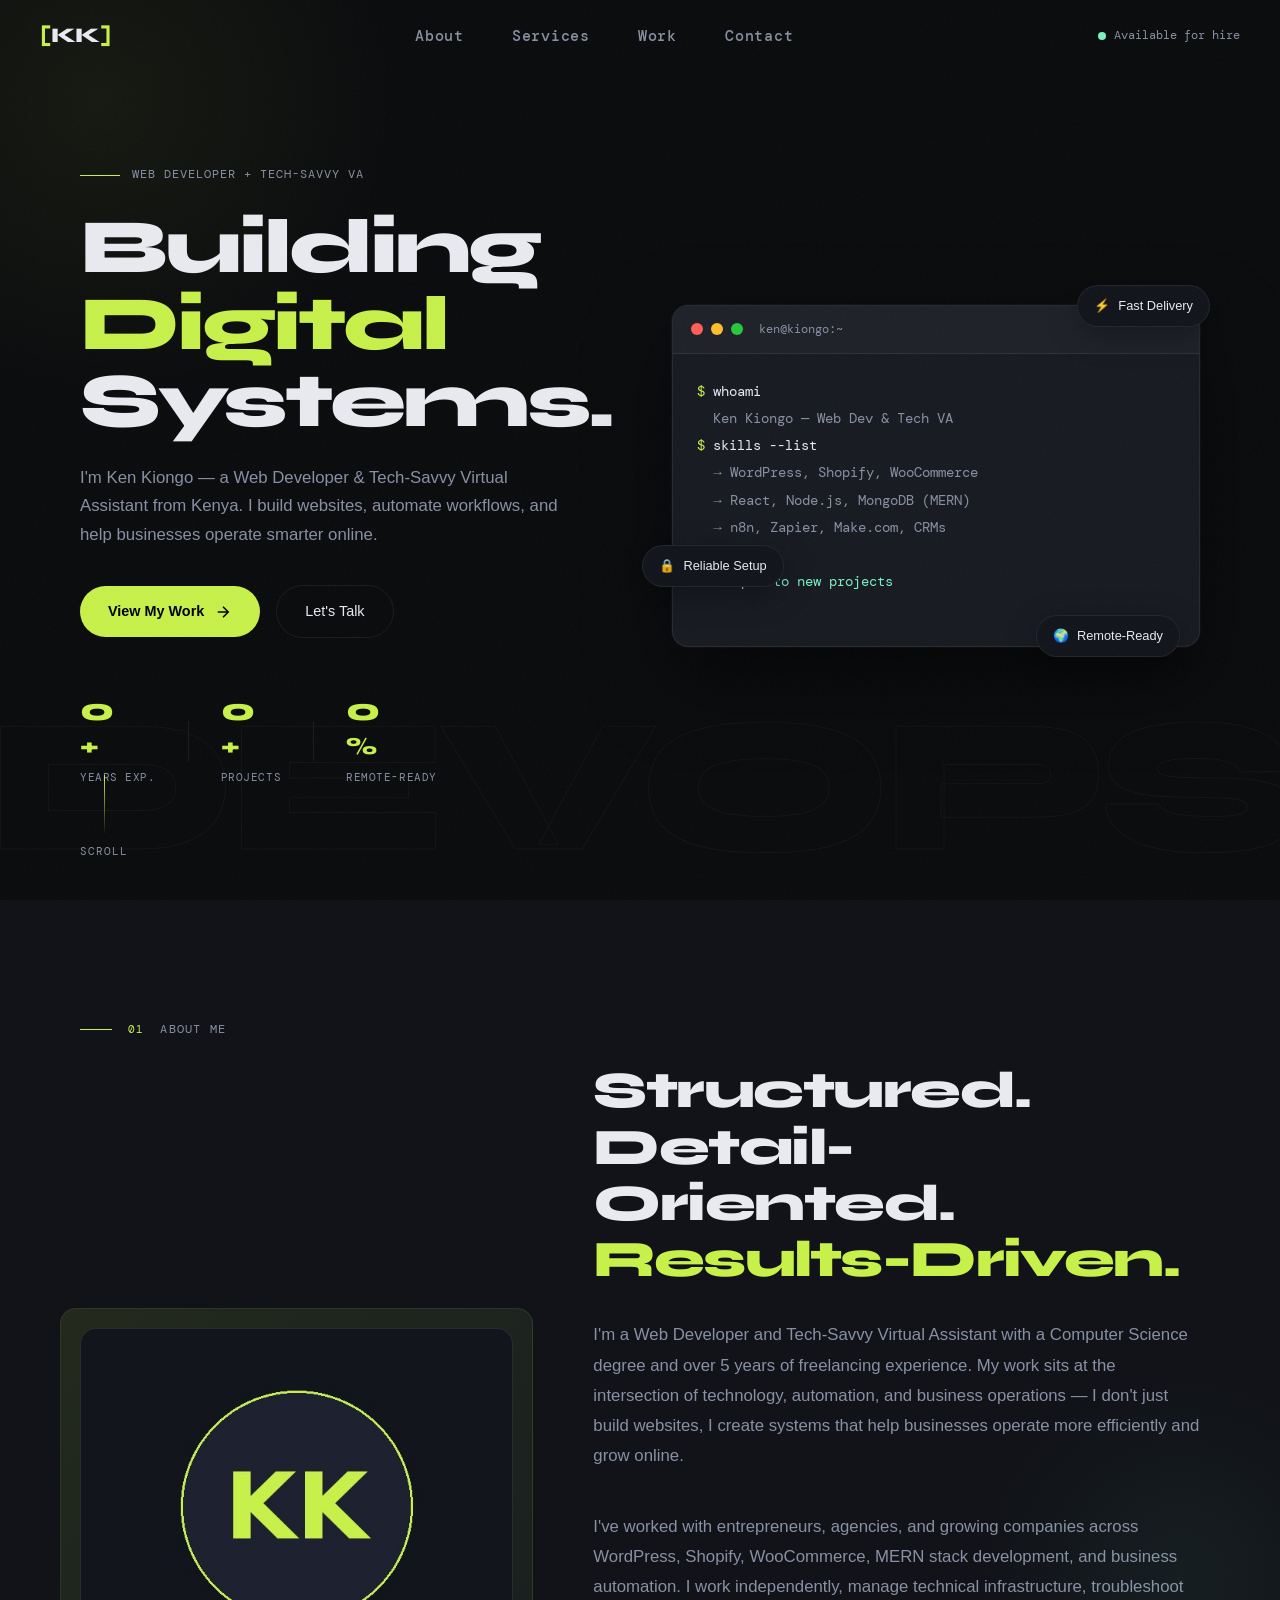
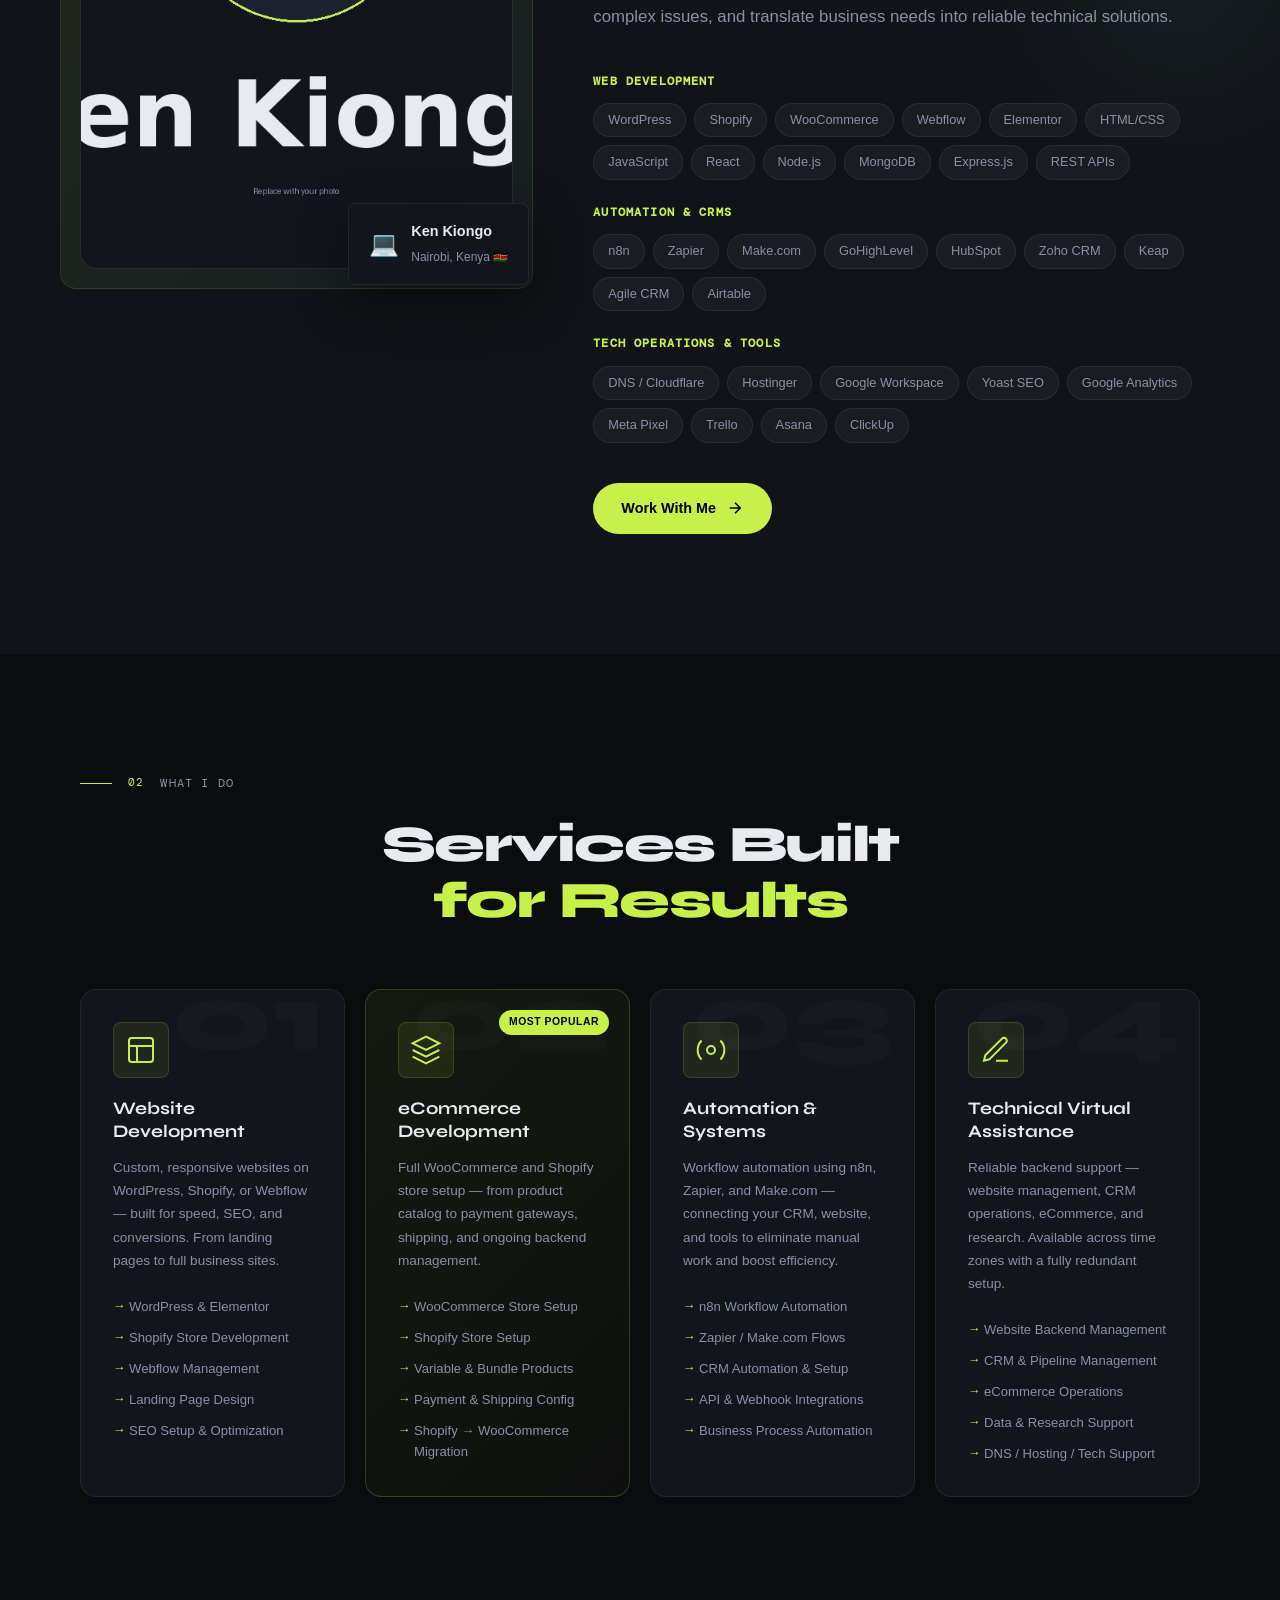
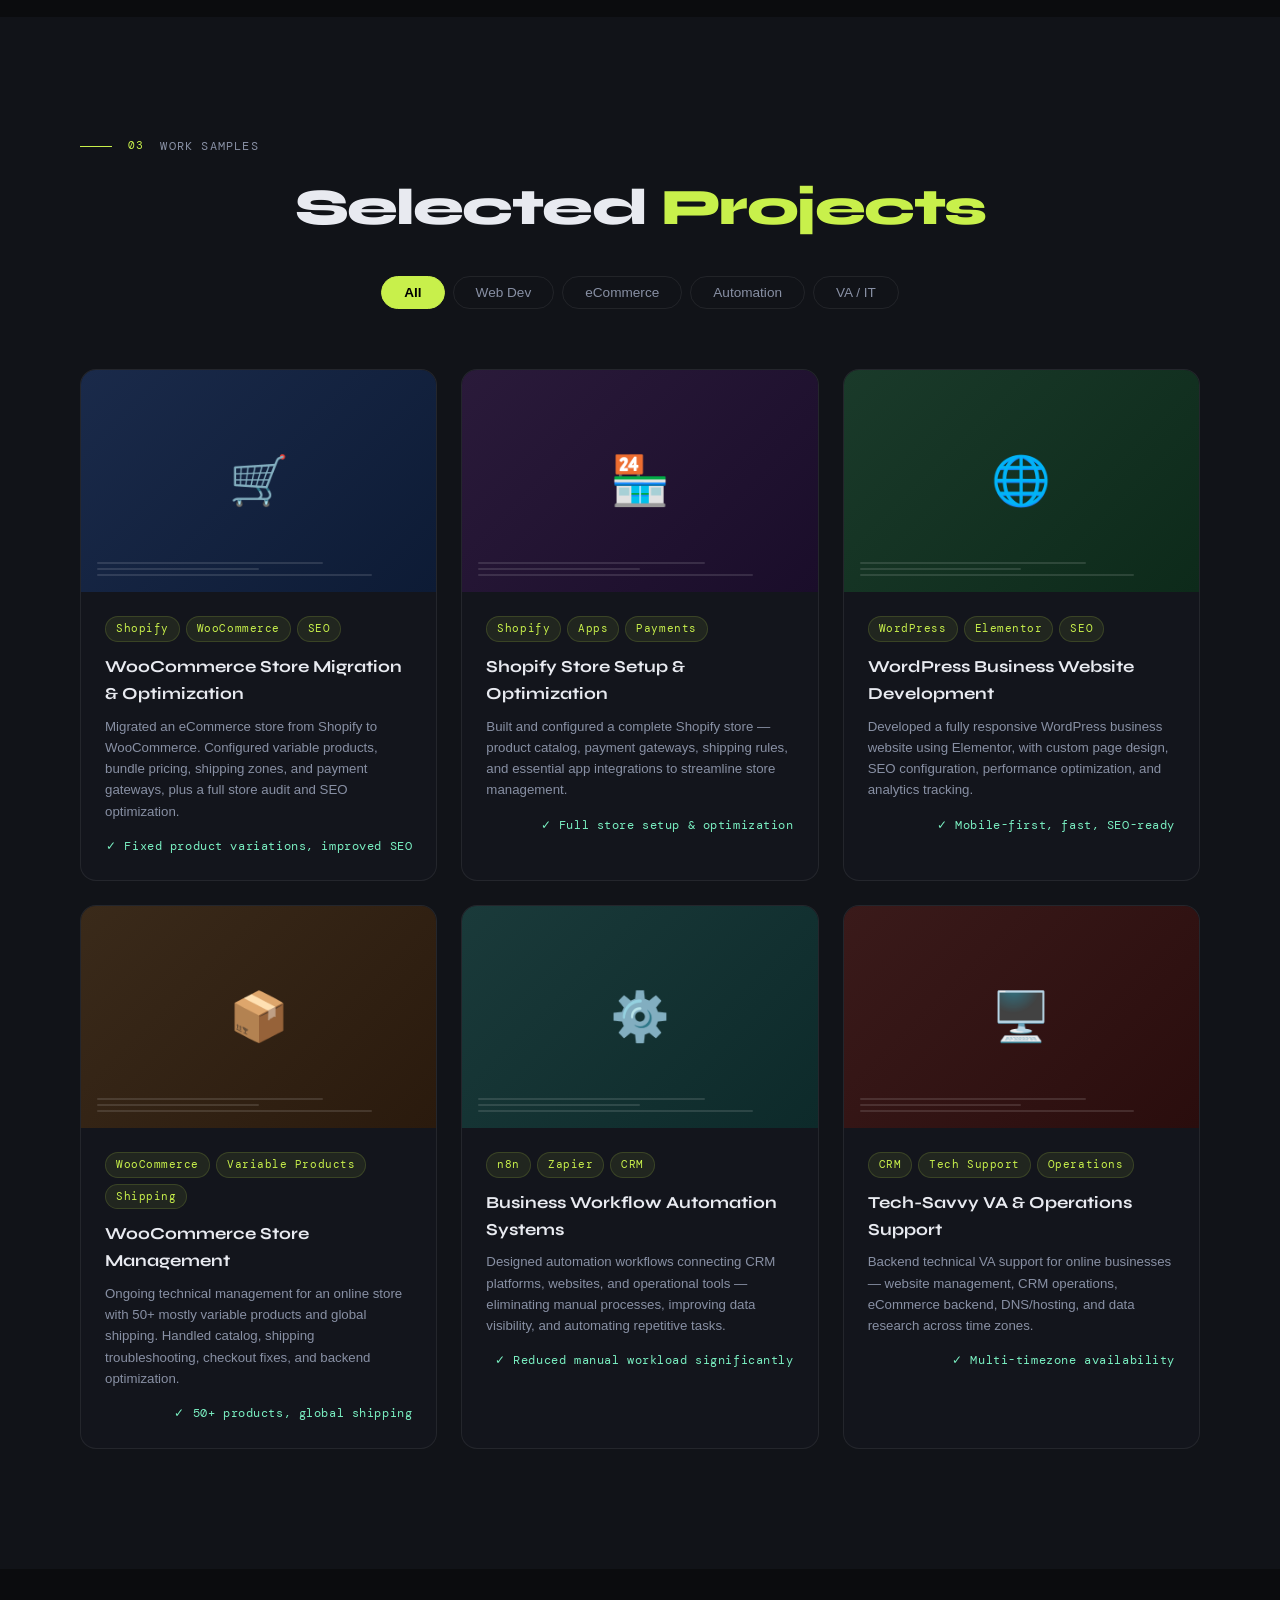
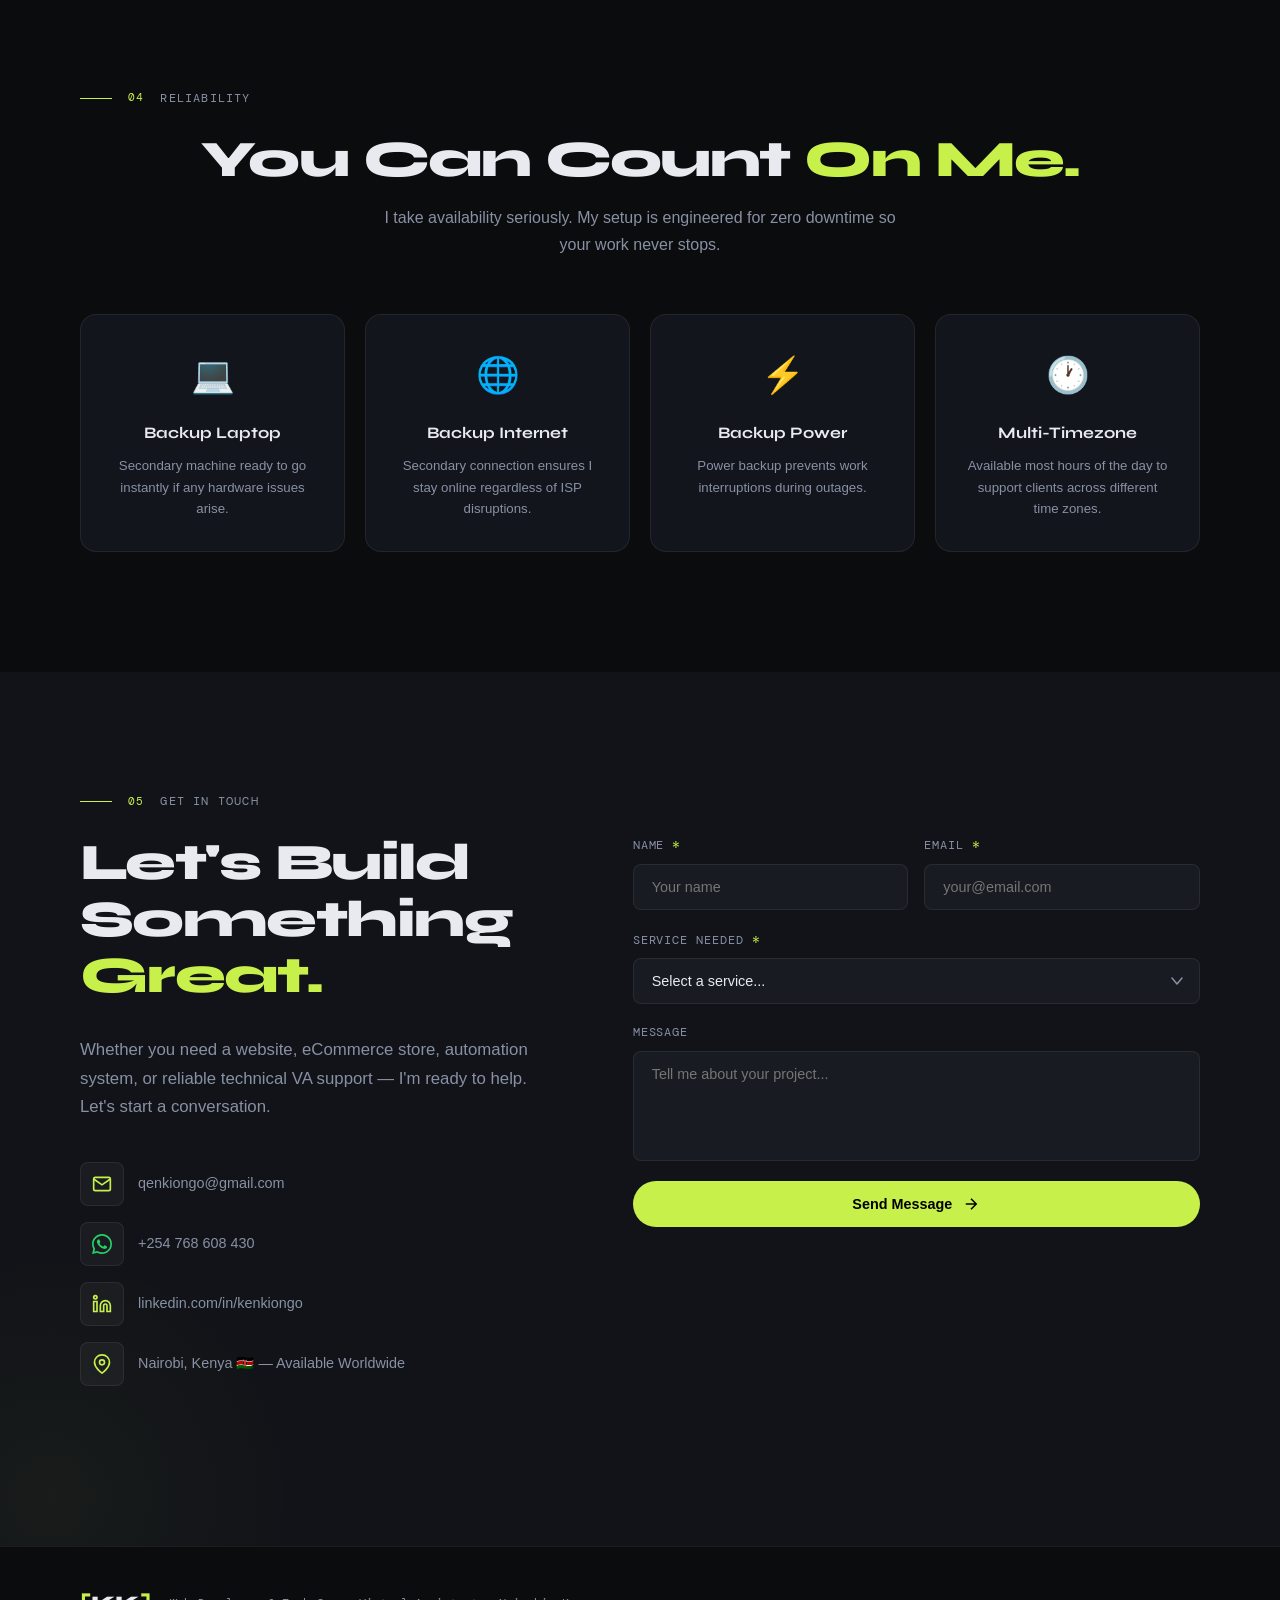
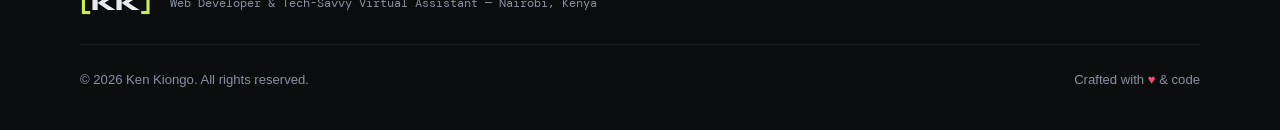
==== index.html @ 9a439a45 "Add files via upload" ====
<!DOCTYPE html>
<html lang="en">
<head>
  <meta charset="UTF-8" />
  <meta name="viewport" content="width=device-width, initial-scale=1.0"/>
  <title>Ken Kiongo — Web Developer & Tech-Savvy Virtual Assistant</title>
  <link rel="icon" type="image/svg+xml" href="favicon.svg"/>
  <link rel="stylesheet" href="css/style.css" />
  <link rel="preconnect" href="https://fonts.googleapis.com">
  <link href="https://fonts.googleapis.com/css2?family=Syne:wght@400;700;800&family=DM+Mono:ital,wght@0,300;0,400;1,300&family=Cabinet+Grotesk:wght@300;400;500;700;900&display=swap" rel="stylesheet">
</head>
<body>

  <!-- Noise overlay -->
  <div class="noise"></div>

  <!-- Navigation -->
  <nav class="nav" id="nav">
    <div class="nav-logo">
      <span class="logo-bracket">[</span>KK<span class="logo-bracket">]</span>
    </div>
    <ul class="nav-links">
      <li><a href="#about">About</a></li>
      <li><a href="#services">Services</a></li>
      <li><a href="#work">Work</a></li>
      <li><a href="#contact">Contact</a></li>
    </ul>
    <div class="nav-status">
      <span class="status-dot"></span>
      <span>Available for hire</span>
    </div>
    <button class="hamburger" id="hamburger" aria-label="Menu">
      <span></span><span></span>
    </button>
  </nav>

  <!-- Mobile Menu -->
  <div class="mobile-menu" id="mobileMenu">
    <ul>
      <li><a href="#about" class="mobile-link">About</a></li>
      <li><a href="#services" class="mobile-link">Services</a></li>
      <li><a href="#work" class="mobile-link">Work</a></li>
      <li><a href="#contact" class="mobile-link">Contact</a></li>
    </ul>
  </div>

  <!-- Hero Section -->
  <section class="hero" id="home">
    <div class="hero-bg-text" aria-hidden="true">DEVOPS</div>

    <div class="hero-content">
      <div class="hero-tag">
        <span class="tag-line"></span>
        <span>Web Developer + Tech-Savvy VA</span>
      </div>

      <h1 class="hero-title">
        <span class="line" data-delay="0">Building</span>
        <span class="line accent-line" data-delay="100">Digital</span>
        <span class="line" data-delay="200">Systems.</span>
      </h1>

      <p class="hero-sub">
        I'm Ken Kiongo — a Web Developer &amp; Tech-Savvy Virtual Assistant from Kenya. I build websites, automate workflows, and help businesses operate smarter online.
      </p>

      <div class="hero-cta">
        <a href="#work" class="btn-primary">
          <span>View My Work</span>
          <svg width="18" height="18" viewBox="0 0 24 24" fill="none" stroke="currentColor" stroke-width="2"><path d="M5 12h14M12 5l7 7-7 7"/></svg>
        </a>
        <a href="#contact" class="btn-ghost">Let's Talk</a>
      </div>

      <div class="hero-stats">
        <div class="stat">
          <span class="stat-num" data-count="5">0</span><span class="stat-plus">+</span>
          <span class="stat-label">Years Exp.</span>
        </div>
        <div class="stat-divider"></div>
        <div class="stat">
          <span class="stat-num" data-count="40">0</span><span class="stat-plus">+</span>
          <span class="stat-label">Projects</span>
        </div>
        <div class="stat-divider"></div>
        <div class="stat">
          <span class="stat-num" data-count="100">0</span><span class="stat-plus">%</span>
          <span class="stat-label">Remote-Ready</span>
        </div>
      </div>
    </div>

    <div class="hero-visual">
      <div class="terminal-card">
        <div class="terminal-header">
          <span class="dot red"></span>
          <span class="dot yellow"></span>
          <span class="dot green"></span>
          <span class="terminal-title">ken@kiongo:~</span>
        </div>
        <div class="terminal-body" id="terminalBody">
          <div class="terminal-line"><span class="prompt">$</span> <span class="cmd">whoami</span></div>
          <div class="terminal-output typing-1">Ken Kiongo — Web Dev &amp; Tech VA</div>
          <div class="terminal-line t2"><span class="prompt">$</span> <span class="cmd">skills --list</span></div>
          <div class="terminal-output typing-2">→ WordPress, Shopify, WooCommerce</div>
          <div class="terminal-output typing-3">→ React, Node.js, MongoDB (MERN)</div>
          <div class="terminal-output typing-4">→ n8n, Zapier, Make.com, CRMs</div>
          <div class="terminal-line t3"><span class="prompt">$</span> <span class="cmd">status</span></div>
          <div class="terminal-output typing-5 green-text">✓ Open to new projects</div>
          <div class="terminal-cursor">█</div>
        </div>
      </div>

      <div class="floating-badge badge-1">
        <span>⚡</span> Fast Delivery
      </div>
      <div class="floating-badge badge-2">
        <span>🔒</span> Reliable Setup
      </div>
      <div class="floating-badge badge-3">
        <span>🌍</span> Remote-Ready
      </div>
    </div>

    <div class="scroll-indicator">
      <div class="scroll-line"></div>
      <span>Scroll</span>
    </div>
  </section>

  <!-- About Section -->
  <section class="about" id="about">
    <div class="container">
      <div class="section-label">
        <span class="label-num">01</span>
        <span>About Me</span>
      </div>

      <div class="about-grid">
        <div class="about-left">
          <div class="about-img-wrap">
            <div class="about-img-bg"></div>
            <div class="about-img-box">
              <img src="images/profile-placeholder.jpg" alt="Ken Kiongo" class="profile-photo" />
            </div>
            <div class="about-img-tag">
              <span class="tag-icon">💻</span>
              <div>
                <strong>Ken Kiongo</strong>
                <small>Nairobi, Kenya 🇰🇪</small>
              </div>
            </div>
          </div>
        </div>

        <div class="about-right">
          <h2 class="section-title">Structured.<br>Detail-Oriented.<br><em>Results-Driven.</em></h2>

          <p class="about-text">
            I'm a Web Developer and Tech-Savvy Virtual Assistant with a Computer Science degree and over 5 years of freelancing experience. My work sits at the intersection of technology, automation, and business operations — I don't just build websites, I create systems that help businesses operate more efficiently and grow online.
          </p>
          <p class="about-text">
            I've worked with entrepreneurs, agencies, and growing companies across WordPress, Shopify, WooCommerce, MERN stack development, and business automation. I work independently, manage technical infrastructure, troubleshoot complex issues, and translate business needs into reliable technical solutions.
          </p>

          <div class="skills-grid">
            <div class="skill-category">
              <h4>Web Development</h4>
              <div class="skill-tags">
                <span>WordPress</span><span>Shopify</span><span>WooCommerce</span>
                <span>Webflow</span><span>Elementor</span><span>HTML/CSS</span>
                <span>JavaScript</span><span>React</span><span>Node.js</span>
                <span>MongoDB</span><span>Express.js</span><span>REST APIs</span>
              </div>
            </div>
            <div class="skill-category">
              <h4>Automation & CRMs</h4>
              <div class="skill-tags">
                <span>n8n</span><span>Zapier</span><span>Make.com</span>
                <span>GoHighLevel</span><span>HubSpot</span><span>Zoho CRM</span>
                <span>Keap</span><span>Agile CRM</span><span>Airtable</span>
              </div>
            </div>
            <div class="skill-category">
              <h4>Tech Operations & Tools</h4>
              <div class="skill-tags">
                <span>DNS / Cloudflare</span><span>Hostinger</span>
                <span>Google Workspace</span><span>Yoast SEO</span>
                <span>Google Analytics</span><span>Meta Pixel</span>
                <span>Trello</span><span>Asana</span><span>ClickUp</span>
              </div>
            </div>
          </div>

          <a href="#contact" class="btn-primary">
            <span>Work With Me</span>
            <svg width="18" height="18" viewBox="0 0 24 24" fill="none" stroke="currentColor" stroke-width="2"><path d="M5 12h14M12 5l7 7-7 7"/></svg>
          </a>
        </div>
      </div>
    </div>
  </section>

  <!-- Services Section -->
  <section class="services" id="services">
    <div class="container">
      <div class="section-label">
        <span class="label-num">02</span>
        <span>What I Do</span>
      </div>
      <h2 class="section-title centered">Services Built <br><em>for Results</em></h2>

      <div class="services-grid">

        <div class="service-card" data-index="01">
          <div class="service-icon">
            <svg width="32" height="32" viewBox="0 0 24 24" fill="none" stroke="currentColor" stroke-width="1.5"><rect x="3" y="3" width="18" height="18" rx="2"/><path d="M3 9h18M9 21V9"/></svg>
          </div>
          <h3>Website Development</h3>
          <p>Custom, responsive websites on WordPress, Shopify, or Webflow — built for speed, SEO, and conversions. From landing pages to full business sites.</p>
          <ul class="service-list">
            <li>WordPress & Elementor</li>
            <li>Shopify Store Development</li>
            <li>Webflow Management</li>
            <li>Landing Page Design</li>
            <li>SEO Setup & Optimization</li>
          </ul>
        </div>

        <div class="service-card featured" data-index="02">
          <div class="service-badge">Most Popular</div>
          <div class="service-icon">
            <svg width="32" height="32" viewBox="0 0 24 24" fill="none" stroke="currentColor" stroke-width="1.5"><path d="M12 2L2 7l10 5 10-5-10-5zM2 17l10 5 10-5M2 12l10 5 10-5"/></svg>
          </div>
          <h3>eCommerce Development</h3>
          <p>Full WooCommerce and Shopify store setup — from product catalog to payment gateways, shipping, and ongoing backend management.</p>
          <ul class="service-list">
            <li>WooCommerce Store Setup</li>
            <li>Shopify Store Setup</li>
            <li>Variable & Bundle Products</li>
            <li>Payment & Shipping Config</li>
            <li>Shopify → WooCommerce Migration</li>
          </ul>
        </div>

        <div class="service-card" data-index="03">
          <div class="service-icon">
            <svg width="32" height="32" viewBox="0 0 24 24" fill="none" stroke="currentColor" stroke-width="1.5"><circle cx="12" cy="12" r="3"/><path d="M19.07 4.93a10 10 0 010 14.14M4.93 4.93a10 10 0 000 14.14"/></svg>
          </div>
          <h3>Automation & Systems</h3>
          <p>Workflow automation using n8n, Zapier, and Make.com — connecting your CRM, website, and tools to eliminate manual work and boost efficiency.</p>
          <ul class="service-list">
            <li>n8n Workflow Automation</li>
            <li>Zapier / Make.com Flows</li>
            <li>CRM Automation & Setup</li>
            <li>API & Webhook Integrations</li>
            <li>Business Process Automation</li>
          </ul>
        </div>

        <div class="service-card" data-index="04">
          <div class="service-icon">
            <svg width="32" height="32" viewBox="0 0 24 24" fill="none" stroke="currentColor" stroke-width="1.5"><path d="M12 20h9M16.5 3.5a2.121 2.121 0 013 3L7 19l-4 1 1-4L16.5 3.5z"/></svg>
          </div>
          <h3>Technical Virtual Assistance</h3>
          <p>Reliable backend support — website management, CRM operations, eCommerce, and research. Available across time zones with a fully redundant setup.</p>
          <ul class="service-list">
            <li>Website Backend Management</li>
            <li>CRM & Pipeline Management</li>
            <li>eCommerce Operations</li>
            <li>Data & Research Support</li>
            <li>DNS / Hosting / Tech Support</li>
          </ul>
        </div>

      </div>
    </div>
  </section>

  <!-- Work / Portfolio Section -->
  <section class="work" id="work">
    <div class="container">
      <div class="section-label">
        <span class="label-num">03</span>
        <span>Work Samples</span>
      </div>
      <h2 class="section-title centered">Selected <em>Projects</em></h2>

      <div class="filter-tabs">
        <button class="filter-btn active" data-filter="all">All</button>
        <button class="filter-btn" data-filter="web">Web Dev</button>
        <button class="filter-btn" data-filter="ecom">eCommerce</button>
        <button class="filter-btn" data-filter="auto">Automation</button>
        <button class="filter-btn" data-filter="va">VA / IT</button>
      </div>

      <div class="work-grid" id="workGrid">

        <div class="work-card" data-category="ecom">
          <div class="work-img">
            <div class="work-img-placeholder p1">
              <span>🛒</span>
              <div class="work-img-lines"><div></div><div></div><div></div></div>
            </div>
            <div class="work-overlay">
              <a href="projects/woocommerce-migration.html" class="work-link">View Case Study →</a>
            </div>
          </div>
          <div class="work-info">
            <div class="work-tags">
              <span>Shopify</span><span>WooCommerce</span><span>SEO</span>
            </div>
            <h3><a href="projects/woocommerce-migration.html" class="card-title-link">WooCommerce Store Migration & Optimization</a></h3>
            <p>Migrated an eCommerce store from Shopify to WooCommerce. Configured variable products, bundle pricing, shipping zones, and payment gateways, plus a full store audit and SEO optimization.</p>
            <div class="work-meta">
              <span class="work-result">✓ Fixed product variations, improved SEO</span>
            </div>
          </div>
        </div>

        <div class="work-card featured-work" data-category="ecom">
          <div class="work-img">
            <div class="work-img-placeholder p2">
              <span>🏪</span>
              <div class="work-img-lines"><div></div><div></div><div></div></div>
            </div>
            <div class="work-overlay">
              <a href="projects/shopify-setup.html" class="work-link">View Case Study →</a>
            </div>
          </div>
          <div class="work-info">
            <div class="work-tags">
              <span>Shopify</span><span>Apps</span><span>Payments</span>
            </div>
            <h3><a href="projects/shopify-setup.html" class="card-title-link">Shopify Store Setup & Optimization</a></h3>
            <p>Built and configured a complete Shopify store — product catalog, payment gateways, shipping rules, and essential app integrations to streamline store management.</p>
            <div class="work-meta">
              <span class="work-result">✓ Full store setup & optimization</span>
            </div>
          </div>
        </div>

        <div class="work-card" data-category="web">
          <div class="work-img">
            <div class="work-img-placeholder p3">
              <span>🌐</span>
              <div class="work-img-lines"><div></div><div></div><div></div></div>
            </div>
            <div class="work-overlay">
              <a href="projects/wordpress-website.html" class="work-link">View Case Study →</a>
            </div>
          </div>
          <div class="work-info">
            <div class="work-tags">
              <span>WordPress</span><span>Elementor</span><span>SEO</span>
            </div>
            <h3><a href="projects/wordpress-website.html" class="card-title-link">WordPress Business Website Development</a></h3>
            <p>Developed a fully responsive WordPress business website using Elementor, with custom page design, SEO configuration, performance optimization, and analytics tracking.</p>
            <div class="work-meta">
              <span class="work-result">✓ Mobile-first, fast, SEO-ready</span>
            </div>
          </div>
        </div>

        <div class="work-card" data-category="ecom">
          <div class="work-img">
            <div class="work-img-placeholder p4">
              <span>📦</span>
              <div class="work-img-lines"><div></div><div></div><div></div></div>
            </div>
            <div class="work-overlay">
              <a href="projects/woocommerce-management.html" class="work-link">View Case Study →</a>
            </div>
          </div>
          <div class="work-info">
            <div class="work-tags">
              <span>WooCommerce</span><span>Variable Products</span><span>Shipping</span>
            </div>
            <h3><a href="projects/woocommerce-management.html" class="card-title-link">WooCommerce Store Management</a></h3>
            <p>Ongoing technical management for an online store with 50+ mostly variable products and global shipping. Handled catalog, shipping troubleshooting, checkout fixes, and backend optimization.</p>
            <div class="work-meta">
              <span class="work-result">✓ 50+ products, global shipping</span>
            </div>
          </div>
        </div>

        <div class="work-card" data-category="auto">
          <div class="work-img">
            <div class="work-img-placeholder p5">
              <span>⚙️</span>
              <div class="work-img-lines"><div></div><div></div><div></div></div>
            </div>
            <div class="work-overlay">
              <a href="projects/workflow-automation.html" class="work-link">View Case Study →</a>
            </div>
          </div>
          <div class="work-info">
            <div class="work-tags">
              <span>n8n</span><span>Zapier</span><span>CRM</span>
            </div>
            <h3><a href="projects/workflow-automation.html" class="card-title-link">Business Workflow Automation Systems</a></h3>
            <p>Designed automation workflows connecting CRM platforms, websites, and operational tools — eliminating manual processes, improving data visibility, and automating repetitive tasks.</p>
            <div class="work-meta">
              <span class="work-result">✓ Reduced manual workload significantly</span>
            </div>
          </div>
        </div>

        <div class="work-card" data-category="va">
          <div class="work-img">
            <div class="work-img-placeholder p6">
              <span>🖥️</span>
              <div class="work-img-lines"><div></div><div></div><div></div></div>
            </div>
            <div class="work-overlay">
              <a href="projects/va-operations.html" class="work-link">View Case Study →</a>
            </div>
          </div>
          <div class="work-info">
            <div class="work-tags">
              <span>CRM</span><span>Tech Support</span><span>Operations</span>
            </div>
            <h3><a href="projects/va-operations.html" class="card-title-link">Tech-Savvy VA & Operations Support</a></h3>
            <p>Backend technical VA support for online businesses — website management, CRM operations, eCommerce backend, DNS/hosting, and data research across time zones.</p>
            <div class="work-meta">
              <span class="work-result">✓ Multi-timezone availability</span>
            </div>
          </div>
        </div>

      </div>
    </div>
  </section>

  <!-- Reliability Section -->
  <section class="reliability">
    <div class="container">
      <div class="section-label">
        <span class="label-num">04</span>
        <span>Reliability</span>
      </div>
      <h2 class="section-title centered">You Can Count <em>On Me.</em></h2>
      <p class="reliability-sub">I take availability seriously. My setup is engineered for zero downtime so your work never stops.</p>

      <div class="reliability-grid">
        <div class="reliability-card">
          <div class="rel-icon">💻</div>
          <h4>Backup Laptop</h4>
          <p>Secondary machine ready to go instantly if any hardware issues arise.</p>
        </div>
        <div class="reliability-card">
          <div class="rel-icon">🌐</div>
          <h4>Backup Internet</h4>
          <p>Secondary connection ensures I stay online regardless of ISP disruptions.</p>
        </div>
        <div class="reliability-card">
          <div class="rel-icon">⚡</div>
          <h4>Backup Power</h4>
          <p>Power backup prevents work interruptions during outages.</p>
        </div>
        <div class="reliability-card">
          <div class="rel-icon">🕐</div>
          <h4>Multi-Timezone</h4>
          <p>Available most hours of the day to support clients across different time zones.</p>
        </div>
      </div>
    </div>
  </section>

  <!-- Contact Section -->
  <section class="contact" id="contact">
    <div class="container">
      <div class="section-label">
        <span class="label-num">05</span>
        <span>Get In Touch</span>
      </div>

      <div class="contact-grid">
        <div class="contact-left">
          <h2 class="section-title">Let's Build<br>Something <em>Great.</em></h2>
          <p>Whether you need a website, eCommerce store, automation system, or reliable technical VA support — I'm ready to help. Let's start a conversation.</p>

          <div class="contact-details">
            <a href="mailto:qenkiongo@gmail.com" class="contact-item">
              <div class="contact-icon">
                <svg width="20" height="20" viewBox="0 0 24 24" fill="none" stroke="currentColor" stroke-width="2"><path d="M4 4h16c1.1 0 2 .9 2 2v12c0 1.1-.9 2-2 2H4c-1.1 0-2-.9-2-2V6c0-1.1.9-2 2-2z"/><polyline points="22,6 12,13 2,6"/></svg>
              </div>
              <span>qenkiongo@gmail.com</span>
            </a>
            <a href="https://wa.me/254768608430" target="_blank" class="contact-item">
              <div class="contact-icon whatsapp-icon">
                <svg width="20" height="20" viewBox="0 0 32 32" fill="currentColor" xmlns="http://www.w3.org/2000/svg"><path d="M16 0C7.163 0 0 7.163 0 16c0 2.833.738 5.49 2.027 7.8L0 32l8.418-2.004A15.93 15.93 0 0016 32c8.837 0 16-7.163 16-16S24.837 0 16 0zm0 29.333a13.27 13.27 0 01-6.77-1.853l-.486-.29-5.002 1.192 1.257-4.863-.317-.5A13.267 13.267 0 012.667 16C2.667 8.636 8.636 2.667 16 2.667S29.333 8.636 29.333 16 23.364 29.333 16 29.333zm7.27-9.862c-.398-.199-2.354-1.161-2.72-1.294-.365-.133-.631-.199-.897.199-.266.398-1.03 1.294-1.263 1.56-.232.266-.465.299-.863.1-.398-.199-1.681-.62-3.203-1.977-1.184-1.057-1.983-2.362-2.215-2.76-.232-.398-.025-.613.174-.811.179-.178.398-.465.597-.698.199-.232.266-.398.398-.664.133-.266.066-.498-.033-.697-.1-.199-.897-2.162-1.229-2.96-.324-.777-.653-.672-.897-.684l-.764-.013c-.266 0-.697.1-1.063.498-.365.398-1.395 1.362-1.395 3.325s1.428 3.856 1.627 4.122c.199.266 2.81 4.29 6.808 6.017.951.411 1.694.656 2.273.839.955.304 1.824.261 2.511.158.766-.114 2.354-.963 2.686-1.893.332-.93.332-1.727.232-1.893-.1-.166-.365-.266-.763-.465z"/></svg>
              </div>
              <span>+254 768 608 430</span>
            </a>
            <a href="https://ke.linkedin.com/in/kenkiongo" target="_blank" class="contact-item">
              <div class="contact-icon">
                <svg width="20" height="20" viewBox="0 0 24 24" fill="none" stroke="currentColor" stroke-width="2"><path d="M16 8a6 6 0 016 6v7h-4v-7a2 2 0 00-2-2 2 2 0 00-2 2v7h-4v-7a6 6 0 016-6zM2 9h4v12H2z"/><circle cx="4" cy="4" r="2"/></svg>
              </div>
              <span>linkedin.com/in/kenkiongo</span>
            </a>
            <div class="contact-item">
              <div class="contact-icon">
                <svg width="20" height="20" viewBox="0 0 24 24" fill="none" stroke="currentColor" stroke-width="2"><path d="M21 10c0 7-9 13-9 13s-9-6-9-13a9 9 0 0118 0z"/><circle cx="12" cy="10" r="3"/></svg>
              </div>
              <span>Nairobi, Kenya 🇰🇪 — Available Worldwide</span>
            </div>
          </div>
        </div>

        <div class="contact-right">
          <form class="contact-form" id="contactForm" action="https://formspree.io/f/xgopeanr" method="POST">
            <div class="form-row">
              <div class="form-group">
                <label for="name">Name <span class="required">*</span></label>
                <input type="text" id="name" name="name" placeholder="Your name" required />
              </div>
              <div class="form-group">
                <label for="email">Email <span class="required">*</span></label>
                <input type="email" id="email" name="email" placeholder="your@email.com" required />
              </div>
            </div>
            <div class="form-group">
              <label for="service">Service Needed <span class="required">*</span></label>
              <select id="service" name="service" required>
                <option value="">Select a service...</option>
                <option>WordPress Website Development</option>
                <option>Shopify Store Development</option>
                <option>WooCommerce Store Setup</option>
                <option>Workflow Automation (n8n / Zapier)</option>
                <option>CRM Setup &amp; Automation</option>
                <option>Tech-Savvy Virtual Assistance</option>
                <option>Website Maintenance</option>
                <option>Other</option>
              </select>
            </div>
            <div class="form-group">
              <label for="message">Message</label>
              <textarea id="message" name="message" rows="5" placeholder="Tell me about your project..."></textarea>
            </div>
            <button type="submit" class="btn-primary full-width">
              <span>Send Message</span>
              <svg width="18" height="18" viewBox="0 0 24 24" fill="none" stroke="currentColor" stroke-width="2"><path d="M5 12h14M12 5l7 7-7 7"/></svg>
            </button>
            <div class="form-success" id="formSuccess">
              ✓ Message sent! I'll get back to you within 24 hours.
            </div>
          </form>
        </div>
      </div>
    </div>
  </section>

  <!-- Footer -->
  <footer class="footer">
    <div class="container">
      <div class="footer-top">
        <div class="nav-logo">
          <span class="logo-bracket">[</span>KK<span class="logo-bracket">]</span>
        </div>
        <p>Web Developer & Tech-Savvy Virtual Assistant — Nairobi, Kenya</p>
      </div>
      <div class="footer-bottom">
        <span>© 2026 Ken Kiongo. All rights reserved.</span>
        <span class="footer-made">Crafted with <span class="heart">♥</span> & code</span>
      </div>
    </div>
  </footer>

  <script src="js/main.js"></script>
</body>
</html>
---- css/style.css ----
/* ===========================
   RESET & BASE
=========================== */
*, *::before, *::after { box-sizing: border-box; margin: 0; padding: 0; }

:root {
  --bg: #0b0c0e;
  --bg2: #111318;
  --bg3: #181b22;
  --accent: #c8f04b;
  --accent2: #7af0c2;
  --accent3: #f04b7a;
  --text: #e8eaf0;
  --text-muted: #8890a4;
  --border: rgba(255,255,255,0.07);
  --card-bg: #13151c;
  --radius: 16px;
  --radius-sm: 8px;
  --font-display: 'Syne', sans-serif;
  --font-body: 'Cabinet Grotesk', sans-serif;
  --font-mono: 'DM Mono', monospace;
  --nav-h: 72px;
  --transition: 0.4s cubic-bezier(0.16, 1, 0.3, 1);
}

html { scroll-behavior: smooth; font-size: 16px; }

body {
  background: var(--bg);
  color: var(--text);
  font-family: var(--font-body);
  font-size: 1rem;
  line-height: 1.6;
  overflow-x: hidden;
}

a { color: inherit; text-decoration: none; }
ul { list-style: none; }
img { max-width: 100%; display: block; }

/* ===========================
   NOISE OVERLAY
=========================== */
.noise {
  position: fixed;
  inset: 0;
  z-index: 999;
  pointer-events: none;
  opacity: 0.025;
  background-image: url("data:image/svg+xml,%3Csvg viewBox='0 0 512 512' xmlns='http://www.w3.org/2000/svg'%3E%3Cfilter id='noise'%3E%3CfeTurbulence type='fractalNoise' baseFrequency='0.9' numOctaves='4' stitchTiles='stitch'/%3E%3C/filter%3E%3Crect width='100%25' height='100%25' filter='url(%23noise)'/%3E%3C/svg%3E");
}



/* ===========================
   NAVIGATION
=========================== */
.nav {
  position: fixed;
  top: 0; left: 0; right: 0;
  z-index: 100;
  height: var(--nav-h);
  display: flex;
  align-items: center;
  justify-content: space-between;
  padding: 0 40px;
  transition: background 0.4s, border-bottom 0.4s;
}
.nav.scrolled {
  background: rgba(11,12,14,0.9);
  backdrop-filter: blur(24px);
  border-bottom: 1px solid var(--border);
}

.nav-logo {
  font-family: var(--font-display);
  font-size: 1.3rem;
  font-weight: 800;
  letter-spacing: -0.02em;
}
.logo-bracket { color: var(--accent); }

.nav-links {
  display: flex;
  gap: 48px;
}
.nav-links a {
  font-family: var(--font-mono);
  font-size: 0.95rem;
  color: var(--text-muted);
  letter-spacing: 0.05em;
  position: relative;
  transition: color 0.3s;
  font-weight: 500;
}
.nav-links a::after {
  content: '';
  position: absolute;
  bottom: -3px; left: 0;
  width: 0; height: 1px;
  background: var(--accent);
  transition: width 0.3s;
}
.nav-links a:hover { color: var(--accent); }
.nav-links a:hover::after { width: 100%; }

.nav-status {
  display: flex;
  align-items: center;
  gap: 8px;
  font-family: var(--font-mono);
  font-size: 0.72rem;
  color: var(--text-muted);
}
.status-dot {
  width: 8px; height: 8px;
  background: var(--accent2);
  border-radius: 50%;
  animation: pulse 2s infinite;
}
@keyframes pulse {
  0%, 100% { box-shadow: 0 0 0 0 rgba(122,240,194,0.4); }
  50% { box-shadow: 0 0 0 6px rgba(122,240,194,0); }
}

.hamburger {
  display: none;
  flex-direction: column;
  gap: 6px;
  background: none;
  border: none;
  cursor: pointer;
  padding: 4px;
}
.hamburger span {
  display: block;
  width: 24px; height: 1.5px;
  background: var(--text);
  transition: 0.3s;
}

/* Mobile Menu */
.mobile-menu {
  position: fixed;
  top: 0; left: 0; right: 0; bottom: 0;
  background: var(--bg);
  z-index: 99;
  display: flex;
  align-items: center;
  justify-content: center;
  transform: translateX(100%);
  transition: transform 0.4s var(--transition);
}
.mobile-menu.open { transform: translateX(0); }
.mobile-menu ul {
  text-align: center;
  display: flex;
  flex-direction: column;
  gap: 32px;
}
.mobile-link {
  font-family: var(--font-display);
  font-size: 3rem;
  font-weight: 800;
  color: var(--text-muted);
  transition: color 0.3s;
}
.mobile-link:hover { color: var(--accent); }

/* ===========================
   CONTAINER
=========================== */
.container {
  max-width: 1200px;
  margin: 0 auto;
  padding: 0 40px;
}

/* ===========================
   SECTION LABELS
=========================== */
.section-label {
  display: flex;
  align-items: center;
  gap: 16px;
  margin-bottom: 24px;
  font-family: var(--font-mono);
  font-size: 0.75rem;
  letter-spacing: 0.1em;
  color: var(--text-muted);
  text-transform: uppercase;
}
.label-num {
  color: var(--accent);
  font-size: 0.7rem;
}
.section-label::before {
  content: '';
  width: 32px; height: 1px;
  background: var(--accent);
}

/* ===========================
   SECTION TITLE
=========================== */
.section-title {
  font-family: var(--font-display);
  font-size: clamp(2.2rem, 4vw, 3.5rem);
  font-weight: 800;
  line-height: 1.1;
  letter-spacing: -0.03em;
  margin-bottom: 32px;
}
.section-title em {
  font-style: normal;
  color: var(--accent);
}
.section-title.centered { text-align: center; }

/* ===========================
   BUTTONS
=========================== */
.btn-primary {
  display: inline-flex;
  align-items: center;
  gap: 10px;
  background: var(--accent);
  color: #000;
  font-family: var(--font-body);
  font-weight: 700;
  font-size: 0.9rem;
  padding: 14px 28px;
  border-radius: 100px;
  border: none;
  cursor: pointer;
  transition: transform 0.25s, box-shadow 0.25s, background 0.25s;
}
.btn-primary:hover {
  transform: translateY(-2px);
  box-shadow: 0 12px 40px rgba(200,240,75,0.3);
  background: #d4f75c;
}
.btn-primary.full-width { width: 100%; justify-content: center; }

.btn-ghost {
  display: inline-flex;
  align-items: center;
  gap: 8px;
  background: transparent;
  color: var(--text);
  font-family: var(--font-body);
  font-weight: 500;
  font-size: 0.9rem;
  padding: 14px 28px;
  border-radius: 100px;
  border: 1px solid var(--border);
  cursor: pointer;
  transition: border-color 0.3s, color 0.3s;
}
.btn-ghost:hover { border-color: var(--accent); color: var(--accent); }

/* ===========================
   HERO SECTION
=========================== */
.hero {
  min-height: 100vh;
  display: grid;
  grid-template-columns: 1fr 1fr;
  align-items: center;
  gap: 60px;
  padding: calc(var(--nav-h) + 60px) 80px 80px;
  position: relative;
  overflow: hidden;
}

.hero::before {
  content: '';
  position: absolute;
  top: -200px; left: -200px;
  width: 600px; height: 600px;
  background: radial-gradient(circle, rgba(200,240,75,0.06) 0%, transparent 70%);
  pointer-events: none;
}

.hero-bg-text {
  position: absolute;
  bottom: -40px;
  left: 50%;
  transform: translateX(-50%);
  font-family: var(--font-display);
  font-size: clamp(80px, 15vw, 200px);
  font-weight: 900;
  color: transparent;
  -webkit-text-stroke: 1px rgba(255,255,255,0.04);
  letter-spacing: -0.05em;
  white-space: nowrap;
  pointer-events: none;
  user-select: none;
}

.hero-tag {
  display: flex;
  align-items: center;
  gap: 12px;
  font-family: var(--font-mono);
  font-size: 0.78rem;
  color: var(--text-muted);
  letter-spacing: 0.08em;
  text-transform: uppercase;
  margin-bottom: 24px;
  animation: fadeUp 0.8s ease forwards;
}
.tag-line {
  width: 40px; height: 1px;
  background: var(--accent);
}

.hero-title {
  font-family: var(--font-display);
  font-size: clamp(3rem, 6vw, 6rem);
  font-weight: 800;
  line-height: 1.0;
  letter-spacing: -0.04em;
  margin-bottom: 24px;
}
.hero-title .line {
  display: block;
  opacity: 0;
  transform: translateY(40px);
  animation: fadeUp 0.8s ease forwards;
}
.hero-title .line:nth-child(1) { animation-delay: 0.1s; }
.hero-title .line:nth-child(2) { animation-delay: 0.2s; }
.hero-title .line:nth-child(3) { animation-delay: 0.3s; }
.accent-line { color: var(--accent); }

.hero-sub {
  font-size: 1.05rem;
  color: var(--text-muted);
  line-height: 1.7;
  max-width: 480px;
  margin-bottom: 36px;
  animation: fadeUp 0.8s 0.4s ease forwards;
  opacity: 0;
}

.hero-cta {
  display: flex;
  align-items: center;
  gap: 16px;
  margin-bottom: 56px;
  animation: fadeUp 0.8s 0.5s ease forwards;
  opacity: 0;
}

.hero-stats {
  display: flex;
  align-items: center;
  gap: 32px;
  animation: fadeUp 0.8s 0.6s ease forwards;
  opacity: 0;
}
.stat {
  display: flex;
  flex-direction: column;
  gap: 2px;
}
.stat-num {
  font-family: var(--font-display);
  font-size: 2rem;
  font-weight: 800;
  line-height: 1;
  color: var(--accent);
}
.stat-plus {
  font-family: var(--font-display);
  font-size: 1.5rem;
  font-weight: 800;
  color: var(--accent);
}
.stat-label {
  font-family: var(--font-mono);
  font-size: 0.7rem;
  color: var(--text-muted);
  text-transform: uppercase;
  letter-spacing: 0.05em;
}
.stat-divider {
  width: 1px; height: 40px;
  background: var(--border);
}

/* Terminal Card */
.hero-visual {
  position: relative;
  animation: fadeUp 0.8s 0.3s ease forwards;
  opacity: 0;
}

.terminal-card {
  background: var(--bg3);
  border: 1px solid var(--border);
  border-radius: var(--radius);
  overflow: hidden;
  box-shadow: 0 32px 80px rgba(0,0,0,0.5), 0 0 0 1px rgba(255,255,255,0.04);
}
.terminal-header {
  display: flex;
  align-items: center;
  gap: 8px;
  padding: 14px 18px;
  background: rgba(255,255,255,0.03);
  border-bottom: 1px solid var(--border);
}
.dot {
  width: 12px; height: 12px;
  border-radius: 50%;
}
.dot.red { background: #ff5f57; }
.dot.yellow { background: #ffbd2e; }
.dot.green { background: #28c840; }
.terminal-title {
  margin-left: 8px;
  font-family: var(--font-mono);
  font-size: 0.75rem;
  color: var(--text-muted);
}

.terminal-body {
  padding: 24px;
  font-family: var(--font-mono);
  font-size: 0.85rem;
  line-height: 2;
  min-height: 200px;
}
.terminal-line { display: flex; gap: 8px; }
.prompt { color: var(--accent); }
.cmd { color: var(--text); }
.terminal-output {
  color: var(--text-muted);
  padding-left: 16px;
  opacity: 0;
}
.green-text { color: var(--accent2) !important; }
.terminal-cursor {
  color: var(--accent);
  animation: blink 1s infinite;
  opacity: 0;
}
@keyframes blink { 0%, 100% { opacity: 1; } 50% { opacity: 0; } }

.t2, .t3 { opacity: 0; }

/* Typing animation classes triggered by JS */
.typing-1 { animation: fadeIn 0.3s 1.2s forwards; }
.typing-2 { animation: fadeIn 0.3s 1.8s forwards; }
.typing-3 { animation: fadeIn 0.3s 2.1s forwards; }
.typing-4 { animation: fadeIn 0.3s 2.4s forwards; }
.typing-5 { animation: fadeIn 0.3s 3s forwards; }
.t2 { animation: fadeIn 0.3s 1.6s forwards; }
.t3 { animation: fadeIn 0.3s 2.8s forwards; }
.terminal-cursor { animation: blink 1s 3.2s infinite; }

@keyframes fadeIn { to { opacity: 1; } }
@keyframes fadeUp {
  from { opacity: 0; transform: translateY(30px); }
  to { opacity: 1; transform: translateY(0); }
}

/* Floating Badges */
.floating-badge {
  position: absolute;
  background: var(--card-bg);
  border: 1px solid var(--border);
  border-radius: 100px;
  padding: 10px 16px;
  font-size: 0.8rem;
  font-weight: 500;
  display: flex;
  align-items: center;
  gap: 8px;
  white-space: nowrap;
  box-shadow: 0 8px 32px rgba(0,0,0,0.3);
}
.badge-1 { top: -20px; right: -10px; animation: float 4s ease-in-out infinite; }
.badge-2 { bottom: 60px; left: -30px; animation: float 4s 1s ease-in-out infinite; }
.badge-3 { bottom: -10px; right: 20px; animation: float 4s 2s ease-in-out infinite; }
@keyframes float {
  0%, 100% { transform: translateY(0); }
  50% { transform: translateY(-8px); }
}

/* Scroll Indicator */
.scroll-indicator {
  position: absolute;
  bottom: 40px;
  left: 80px;
  display: flex;
  flex-direction: column;
  align-items: center;
  gap: 8px;
  font-family: var(--font-mono);
  font-size: 0.68rem;
  color: var(--text-muted);
  letter-spacing: 0.1em;
  text-transform: uppercase;
  animation: fadeUp 1s 1s forwards;
  opacity: 0;
}
.scroll-line {
  width: 1px; height: 60px;
  background: linear-gradient(to bottom, var(--accent), transparent);
  animation: scrollAnim 2s ease-in-out infinite;
}
@keyframes scrollAnim {
  0% { transform: scaleY(0); transform-origin: top; }
  50% { transform: scaleY(1); transform-origin: top; }
  51% { transform: scaleY(1); transform-origin: bottom; }
  100% { transform: scaleY(0); transform-origin: bottom; }
}

/* ===========================
   ABOUT SECTION
=========================== */
.about {
  padding: 120px 0;
  background: var(--bg2);
  position: relative;
  overflow: hidden;
}
.about::after {
  content: '';
  position: absolute;
  right: -100px; top: 50%;
  transform: translateY(-50%);
  width: 400px; height: 400px;
  background: radial-gradient(circle, rgba(122,240,194,0.05) 0%, transparent 70%);
  pointer-events: none;
}

.about-grid {
  display: grid;
  grid-template-columns: 1fr 1.4fr;
  gap: 80px;
  align-items: center;
}

.about-img-wrap {
  position: relative;
}
.about-img-bg {
  position: absolute;
  inset: -20px;
  border-radius: var(--radius);
  background: linear-gradient(135deg, rgba(200,240,75,0.1), rgba(122,240,194,0.05));
  border: 1px solid rgba(200,240,75,0.1);
}
.about-img-box {
  position: relative;
  z-index: 1;
  border-radius: var(--radius);
  overflow: hidden;
  aspect-ratio: 4/5;
  background: var(--bg3);
  display: flex;
  align-items: center;
  justify-content: center;
  border: 1px solid var(--border);
}
.profile-photo {
  width: 100%;
  height: 100%;
  object-fit: cover;
  border-radius: var(--radius);
  display: block;
}
.avatar-placeholder {
  position: relative;
  width: 100%; height: 100%;
  display: flex;
  align-items: center;
  justify-content: center;
}
.avatar-placeholder svg {
  position: absolute;
  width: 100%;
  height: 100%;
  opacity: 0.3;
}
.avatar-initials {
  position: relative;
  font-family: var(--font-display);
  font-size: 5rem;
  font-weight: 900;
  color: var(--accent);
  z-index: 1;
}
.about-img-tag {
  position: absolute;
  bottom: -16px;
  right: -16px;
  background: var(--card-bg);
  border: 1px solid var(--border);
  border-radius: var(--radius-sm);
  padding: 16px 20px;
  display: flex;
  align-items: center;
  gap: 12px;
  z-index: 2;
  box-shadow: 0 16px 48px rgba(0,0,0,0.4);
}
.tag-icon { font-size: 1.5rem; }
.about-img-tag strong { display: block; font-size: 0.9rem; }
.about-img-tag small { color: var(--text-muted); font-size: 0.75rem; }

.about-text {
  font-size: 1.05rem;
  color: var(--text-muted);
  line-height: 1.8;
  margin-bottom: 40px;
}

.skills-grid {
  display: flex;
  flex-direction: column;
  gap: 24px;
  margin-bottom: 40px;
}
.skill-category h4 {
  font-family: var(--font-mono);
  font-size: 0.72rem;
  color: var(--accent);
  letter-spacing: 0.1em;
  text-transform: uppercase;
  margin-bottom: 12px;
}
.skill-tags {
  display: flex;
  flex-wrap: wrap;
  gap: 8px;
}
.skill-tags span {
  background: rgba(255,255,255,0.04);
  border: 1px solid var(--border);
  border-radius: 100px;
  padding: 6px 14px;
  font-size: 0.8rem;
  color: var(--text-muted);
  transition: border-color 0.3s, color 0.3s;
}
.skill-tags span:hover {
  border-color: var(--accent);
  color: var(--accent);
}

/* ===========================
   SERVICES SECTION
=========================== */
.services {
  padding: 120px 0;
  position: relative;
}

.services-grid {
  display: grid;
  grid-template-columns: repeat(4, 1fr);
  gap: 20px;
  margin-top: 60px;
}

.service-card {
  background: var(--card-bg);
  border: 1px solid var(--border);
  border-radius: var(--radius);
  padding: 32px;
  position: relative;
  transition: border-color 0.3s, transform 0.3s, box-shadow 0.3s;
  overflow: hidden;
}
.service-card::before {
  content: attr(data-index);
  position: absolute;
  top: -20px; right: 20px;
  font-family: var(--font-display);
  font-size: 6rem;
  font-weight: 900;
  color: rgba(255,255,255,0.02);
  line-height: 1;
  pointer-events: none;
}
.service-card:hover {
  border-color: rgba(200,240,75,0.3);
  transform: translateY(-4px);
  box-shadow: 0 20px 60px rgba(0,0,0,0.3);
}
.service-card.featured {
  background: linear-gradient(135deg, rgba(200,240,75,0.06), rgba(200,240,75,0.02));
  border-color: rgba(200,240,75,0.2);
}
.service-badge {
  position: absolute;
  top: 20px; right: 20px;
  background: var(--accent);
  color: #000;
  font-size: 0.65rem;
  font-weight: 700;
  letter-spacing: 0.05em;
  text-transform: uppercase;
  padding: 4px 10px;
  border-radius: 100px;
}

.service-icon {
  width: 56px; height: 56px;
  background: rgba(200,240,75,0.08);
  border: 1px solid rgba(200,240,75,0.15);
  border-radius: var(--radius-sm);
  display: flex;
  align-items: center;
  justify-content: center;
  margin-bottom: 20px;
  color: var(--accent);
}
.service-card h3 {
  font-family: var(--font-display);
  font-size: 1.1rem;
  font-weight: 700;
  margin-bottom: 12px;
  line-height: 1.3;
}
.service-card > p {
  font-size: 0.85rem;
  color: var(--text-muted);
  line-height: 1.7;
  margin-bottom: 24px;
}
.service-list {
  display: flex;
  flex-direction: column;
  gap: 10px;
}
.service-list li {
  font-size: 0.82rem;
  color: var(--text-muted);
  padding-left: 16px;
  position: relative;
}
.service-list li::before {
  content: '→';
  position: absolute;
  left: 0;
  color: var(--accent);
  font-size: 0.8rem;
}

/* ===========================
   WORK / PORTFOLIO SECTION
=========================== */
.work {
  padding: 120px 0;
  background: var(--bg2);
}

.filter-tabs {
  display: flex;
  justify-content: center;
  gap: 8px;
  margin: 40px 0 60px;
}
.filter-btn {
  background: transparent;
  border: 1px solid var(--border);
  border-radius: 100px;
  color: var(--text-muted);
  font-family: var(--font-body);
  font-size: 0.85rem;
  padding: 8px 22px;
  cursor: pointer;
  transition: all 0.3s;
}
.filter-btn:hover,
.filter-btn.active {
  background: var(--accent);
  color: #000;
  border-color: var(--accent);
  font-weight: 700;
}

.work-grid {
  display: grid;
  grid-template-columns: repeat(3, 1fr);
  gap: 24px;
}

.work-card {
  background: var(--card-bg);
  border: 1px solid var(--border);
  border-radius: var(--radius);
  overflow: hidden;
  transition: transform 0.4s, box-shadow 0.4s, opacity 0.3s;
}
.work-card:hover {
  transform: translateY(-6px);
  box-shadow: 0 24px 60px rgba(0,0,0,0.4);
}
.work-card.hidden { opacity: 0; pointer-events: none; display: none; }

.work-img {
  position: relative;
  aspect-ratio: 16/10;
  overflow: hidden;
}
.work-img-placeholder {
  width: 100%; height: 100%;
  display: flex;
  flex-direction: column;
  align-items: center;
  justify-content: center;
  gap: 16px;
  font-size: 3rem;
  position: relative;
  overflow: hidden;
}
.work-img-lines {
  position: absolute;
  bottom: 0; left: 0; right: 0;
  display: flex;
  flex-direction: column;
  gap: 4px;
  padding: 16px;
  opacity: 0.3;
}
.work-img-lines div {
  height: 2px;
  border-radius: 4px;
  background: rgba(255,255,255,0.4);
}
.work-img-lines div:nth-child(1) { width: 70%; }
.work-img-lines div:nth-child(2) { width: 50%; }
.work-img-lines div:nth-child(3) { width: 85%; }

.p1 { background: linear-gradient(135deg, #1a2a4a, #0d1b35); }
.p2 { background: linear-gradient(135deg, #2a1a3a, #1a0d2a); }
.p3 { background: linear-gradient(135deg, #1a3a2a, #0d2a1a); }
.p4 { background: linear-gradient(135deg, #3a2a1a, #2a1a0d); }
.p5 { background: linear-gradient(135deg, #1a3a3a, #0d2a2a); }
.p6 { background: linear-gradient(135deg, #3a1a1a, #2a0d0d); }

.work-overlay {
  position: absolute;
  inset: 0;
  background: rgba(0,0,0,0.6);
  display: flex;
  align-items: center;
  justify-content: center;
  opacity: 0;
  transition: opacity 0.3s;
  backdrop-filter: blur(4px);
}
.work-card:hover .work-overlay { opacity: 1; }
.work-link {
  background: var(--accent);
  color: #000;
  font-weight: 700;
  font-size: 0.85rem;
  padding: 12px 24px;
  border-radius: 100px;
  transform: translateY(10px);
  transition: transform 0.3s;
}
.work-card:hover .work-link { transform: translateY(0); }

.work-info { padding: 24px; }
.work-tags {
  display: flex;
  flex-wrap: wrap;
  gap: 6px;
  margin-bottom: 12px;
}
.work-tags span {
  background: rgba(200,240,75,0.08);
  border: 1px solid rgba(200,240,75,0.15);
  color: var(--accent);
  font-family: var(--font-mono);
  font-size: 0.68rem;
  padding: 3px 10px;
  border-radius: 100px;
  letter-spacing: 0.05em;
}
.work-info h3 {
  font-family: var(--font-display);
  font-size: 1.05rem;
  font-weight: 700;
  margin-bottom: 8px;
}
.work-info p {
  font-size: 0.83rem;
  color: var(--text-muted);
  line-height: 1.6;
  margin-bottom: 16px;
}
.work-meta {
  display: flex;
  justify-content: flex-end;
}
.work-result {
  font-family: var(--font-mono);
  font-size: 0.72rem;
  color: var(--accent2);
  letter-spacing: 0.05em;
}

/* ===========================
   TESTIMONIALS
=========================== */
.testimonials {
  padding: 120px 0;
  overflow: hidden;
}
.testimonials-track {
  display: grid;
  grid-template-columns: repeat(3, 1fr);
  gap: 24px;
  margin-top: 48px;
  transition: transform 0.5s var(--transition);
}
.testimonial-card {
  background: var(--card-bg);
  border: 1px solid var(--border);
  border-radius: var(--radius);
  padding: 36px;
  position: relative;
}
.quote-mark {
  font-family: var(--font-display);
  font-size: 4rem;
  font-weight: 900;
  color: var(--accent);
  line-height: 0.6;
  margin-bottom: 20px;
  opacity: 0.6;
}
.testimonial-card > p {
  font-size: 0.95rem;
  color: var(--text-muted);
  line-height: 1.75;
  margin-bottom: 28px;
  font-style: italic;
}
.testimonial-author {
  display: flex;
  align-items: center;
  gap: 12px;
}
.author-avatar {
  width: 44px; height: 44px;
  border-radius: 50%;
  background: linear-gradient(135deg, var(--accent), var(--accent2));
  display: flex;
  align-items: center;
  justify-content: center;
  font-family: var(--font-display);
  font-weight: 800;
  font-size: 0.8rem;
  color: #000;
}
.testimonial-author strong { display: block; font-size: 0.9rem; }
.testimonial-author span { font-size: 0.78rem; color: var(--text-muted); }

.testimonial-dots {
  display: none;
  justify-content: center;
  gap: 8px;
  margin-top: 32px;
}
.t-dot {
  width: 8px; height: 8px;
  border-radius: 50%;
  background: var(--border);
  border: none;
  cursor: pointer;
  transition: background 0.3s, transform 0.3s;
}
.t-dot.active {
  background: var(--accent);
  transform: scale(1.3);
}

/* ===========================
   CONTACT SECTION
=========================== */
.contact {
  padding: 120px 0;
  background: var(--bg2);
  position: relative;
  overflow: hidden;
}
.contact::before {
  content: '';
  position: absolute;
  left: -200px; bottom: -200px;
  width: 500px; height: 500px;
  background: radial-gradient(circle, rgba(200,240,75,0.04) 0%, transparent 70%);
  pointer-events: none;
}

.contact-grid {
  display: grid;
  grid-template-columns: 1fr 1.2fr;
  gap: 80px;
  align-items: start;
}

.contact-left > p {
  font-size: 1.05rem;
  color: var(--text-muted);
  line-height: 1.7;
  margin-bottom: 40px;
}

.contact-details {
  display: flex;
  flex-direction: column;
  gap: 16px;
  margin-bottom: 40px;
}
.contact-item {
  display: flex;
  align-items: center;
  gap: 14px;
  color: var(--text-muted);
  font-size: 0.9rem;
  transition: color 0.3s;
}
.contact-item:hover { color: var(--accent); }
.contact-icon {
  width: 44px; height: 44px;
  background: rgba(255,255,255,0.04);
  border: 1px solid var(--border);
  border-radius: var(--radius-sm);
  display: flex;
  align-items: center;
  justify-content: center;
  flex-shrink: 0;
  color: var(--accent);
  transition: background 0.3s, border-color 0.3s;
}
.contact-item:hover .contact-icon {
  background: rgba(200,240,75,0.08);
  border-color: rgba(200,240,75,0.3);
}

/* Form */
.contact-form {
  display: flex;
  flex-direction: column;
  gap: 20px;
}
.form-row {
  display: grid;
  grid-template-columns: 1fr 1fr;
  gap: 16px;
}
.form-group {
  display: flex;
  flex-direction: column;
  gap: 8px;
}
.form-group label {
  font-family: var(--font-mono);
  font-size: 0.72rem;
  color: var(--text-muted);
  letter-spacing: 0.08em;
  text-transform: uppercase;
}
.form-group input,
.form-group select,
.form-group textarea {
  background: var(--bg3);
  border: 1px solid var(--border);
  border-radius: var(--radius-sm);
  color: var(--text);
  font-family: var(--font-body);
  font-size: 0.9rem;
  padding: 14px 18px;
  outline: none;
  transition: border-color 0.3s, box-shadow 0.3s;
  resize: none;
}
.form-group select {
  appearance: none;
  background-image: url("data:image/svg+xml,%3Csvg width='12' height='8' viewBox='0 0 12 8' fill='none' xmlns='http://www.w3.org/2000/svg'%3E%3Cpath d='M1 1L6 7L11 1' stroke='%238890a4' stroke-width='1.5' stroke-linecap='round' stroke-linejoin='round'/%3E%3C/svg%3E");
  background-repeat: no-repeat;
  background-position: right 16px center;
}
.form-group select option { background: var(--bg2); }
.form-group input:focus,
.form-group select:focus,
.form-group textarea:focus {
  border-color: rgba(200,240,75,0.4);
  box-shadow: 0 0 0 3px rgba(200,240,75,0.06);
}

.form-success {
  display: none;
  background: rgba(122,240,194,0.08);
  border: 1px solid rgba(122,240,194,0.3);
  border-radius: var(--radius-sm);
  padding: 16px;
  text-align: center;
  font-family: var(--font-mono);
  font-size: 0.82rem;
  color: var(--accent2);
}
.form-success.show { display: block; }

/* ===========================
   RELIABILITY SECTION
=========================== */
.reliability {
  padding: 120px 0;
  background: var(--bg);
  position: relative;
}
.reliability-sub {
  text-align: center;
  color: var(--text-muted);
  font-size: 1rem;
  max-width: 540px;
  margin: -16px auto 56px;
  line-height: 1.7;
}
.reliability-grid {
  display: grid;
  grid-template-columns: repeat(4, 1fr);
  gap: 20px;
}
.reliability-card {
  background: var(--card-bg);
  border: 1px solid var(--border);
  border-radius: var(--radius);
  padding: 32px 28px;
  text-align: center;
  transition: border-color 0.3s, transform 0.3s;
}
.reliability-card:hover {
  border-color: rgba(200,240,75,0.3);
  transform: translateY(-4px);
}
.rel-icon {
  font-size: 2.2rem;
  margin-bottom: 16px;
}
.reliability-card h4 {
  font-family: var(--font-display);
  font-size: 1rem;
  font-weight: 700;
  margin-bottom: 10px;
}
.reliability-card p {
  font-size: 0.83rem;
  color: var(--text-muted);
  line-height: 1.6;
}

@media (max-width: 900px) {
  .reliability-grid { grid-template-columns: repeat(2, 1fr); }
}
@media (max-width: 500px) {
  .reliability-grid { grid-template-columns: 1fr; }
}

/* Card title links */
.card-title-link {
  color: inherit;
  text-decoration: none;
  transition: color 0.3s;
}
.work-card:hover .card-title-link { color: var(--accent); }

/* Required field indicator */
.required { color: var(--accent); font-size: 0.8rem; }

/* WhatsApp icon green tint */
.whatsapp-icon { color: #25D366 !important; }
.contact-item:hover .whatsapp-icon { background: rgba(37,211,102,0.08) !important; border-color: rgba(37,211,102,0.3) !important; }

/* Work link as anchor */
a.work-link {
  background: var(--accent);
  color: #000;
  font-weight: 700;
  font-size: 0.85rem;
  padding: 12px 24px;
  border-radius: 100px;
  transform: translateY(10px);
  transition: transform 0.3s;
  text-decoration: none;
  display: inline-block;
}
.work-card:hover a.work-link { transform: translateY(0); }

/* ===========================
   FOOTER
=========================== */
.footer {
  padding: 40px 0;
  border-top: 1px solid var(--border);
}
.footer-top {
  display: flex;
  align-items: center;
  gap: 20px;
  margin-bottom: 24px;
  padding-bottom: 24px;
  border-bottom: 1px solid var(--border);
}
.footer-top p {
  font-family: var(--font-mono);
  font-size: 0.75rem;
  color: var(--text-muted);
}
.footer-bottom {
  display: flex;
  justify-content: space-between;
  align-items: center;
  font-size: 0.82rem;
  color: var(--text-muted);
}
.heart { color: var(--accent3); }

/* ===========================
   SCROLL ANIMATIONS
=========================== */
.reveal {
  opacity: 0;
  transform: translateY(40px);
  transition: opacity 0.8s ease, transform 0.8s ease;
}
.reveal.visible {
  opacity: 1;
  transform: translateY(0);
}
.reveal-delay-1 { transition-delay: 0.1s; }
.reveal-delay-2 { transition-delay: 0.2s; }
.reveal-delay-3 { transition-delay: 0.3s; }

/* ===========================
   RESPONSIVE
=========================== */
@media (max-width: 1100px) {
  .services-grid { grid-template-columns: repeat(2, 1fr); }
  .hero { padding: calc(var(--nav-h) + 40px) 40px 60px; gap: 40px; }
}

@media (max-width: 900px) {
  .hero {
    grid-template-columns: 1fr;
    padding: calc(var(--nav-h) + 40px) 24px 60px;
    text-align: center;
  }
  .hero-sub, .hero-cta { margin-left: auto; margin-right: auto; }
  .hero-cta { justify-content: center; }
  .hero-stats { justify-content: center; }
  .hero-bg-text { display: none; }
  .scroll-indicator { display: none; }
  .hero-visual { order: -1; }
  .floating-badge { display: none; }

  .about-grid { grid-template-columns: 1fr; gap: 48px; }
  .about-left { max-width: 400px; margin: 0 auto; }

  .work-grid { grid-template-columns: repeat(2, 1fr); }
  .testimonials-track { grid-template-columns: 1fr; }
  .testimonial-dots { display: flex; }

  .contact-grid { grid-template-columns: 1fr; gap: 48px; }

  .nav-links, .nav-status { display: none; }
  .hamburger { display: flex; }
  .nav { padding: 0 24px; }
  .container { padding: 0 24px; }
}

@media (max-width: 600px) {
  .services-grid { grid-template-columns: 1fr; }
  .work-grid { grid-template-columns: 1fr; }
  .form-row { grid-template-columns: 1fr; }
  .hero-title { font-size: clamp(2.4rem, 10vw, 4rem); }
  .footer-bottom { flex-direction: column; gap: 8px; text-align: center; }
}
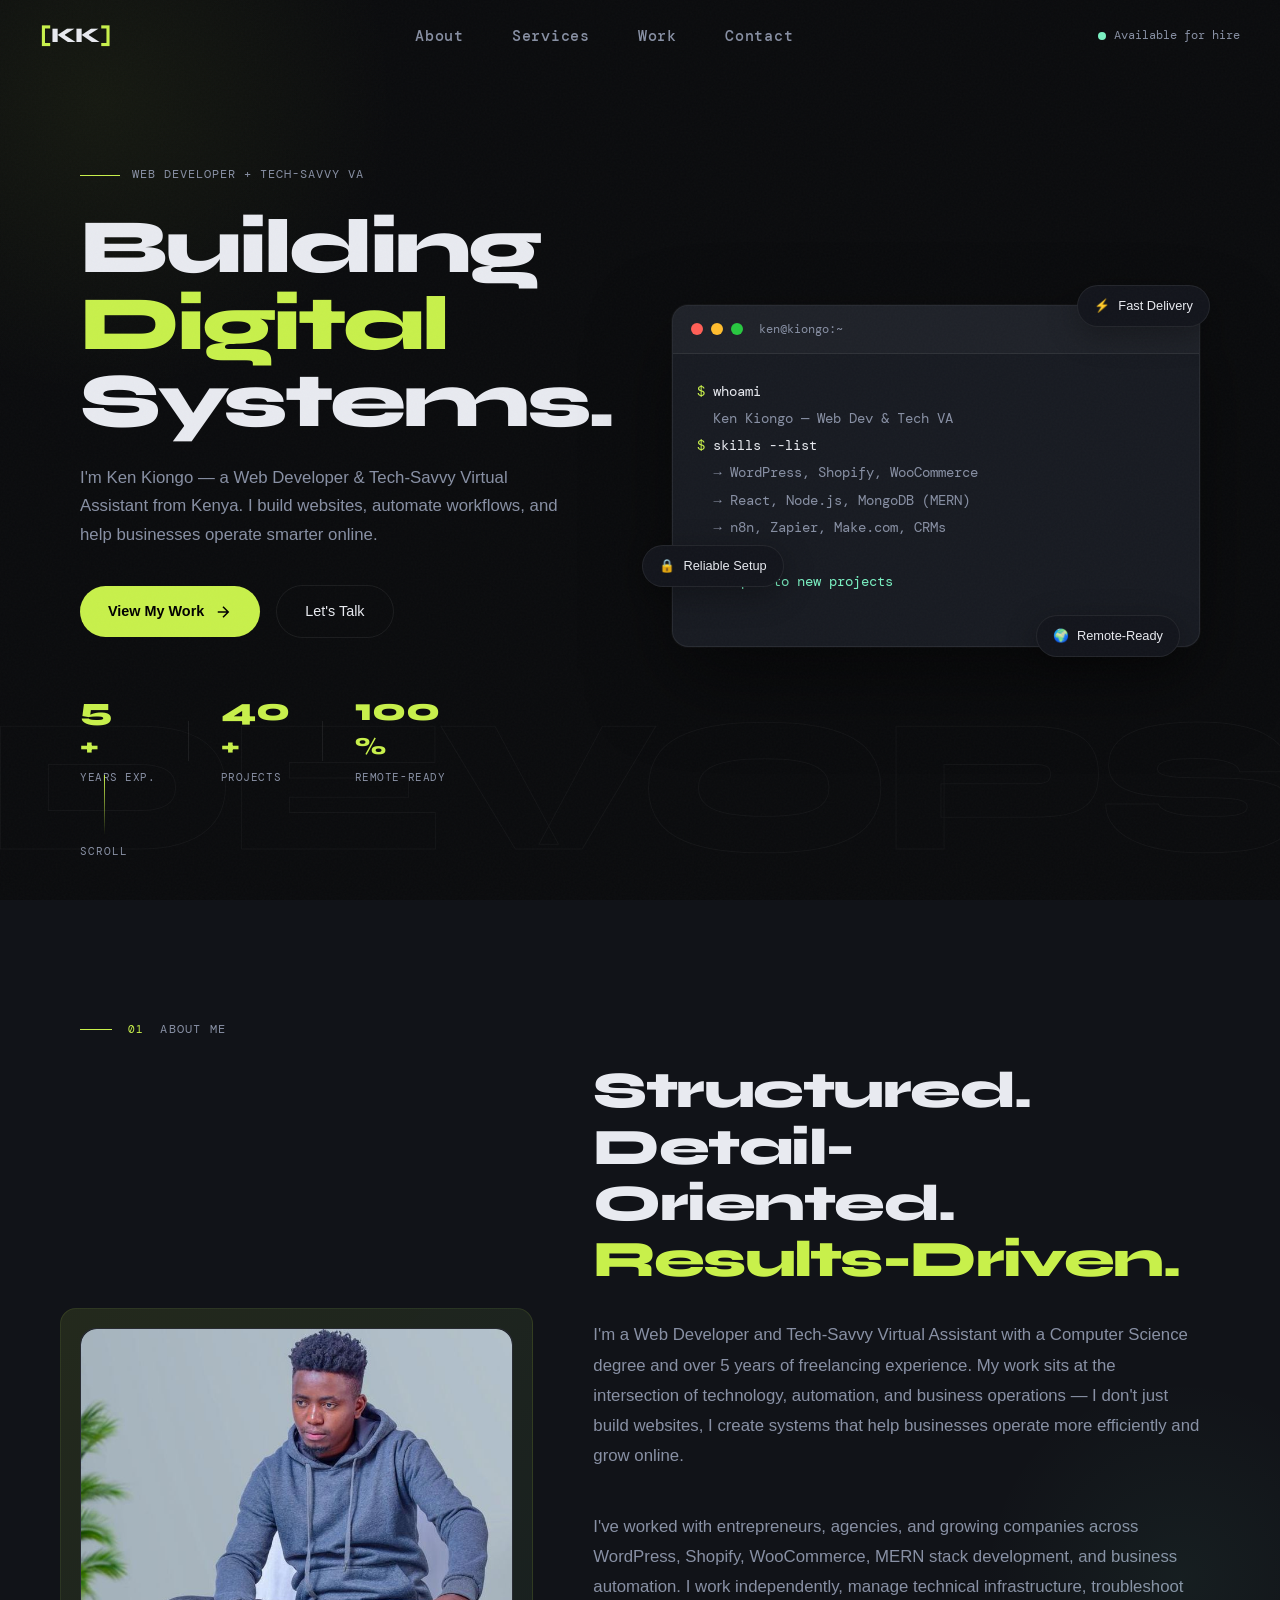
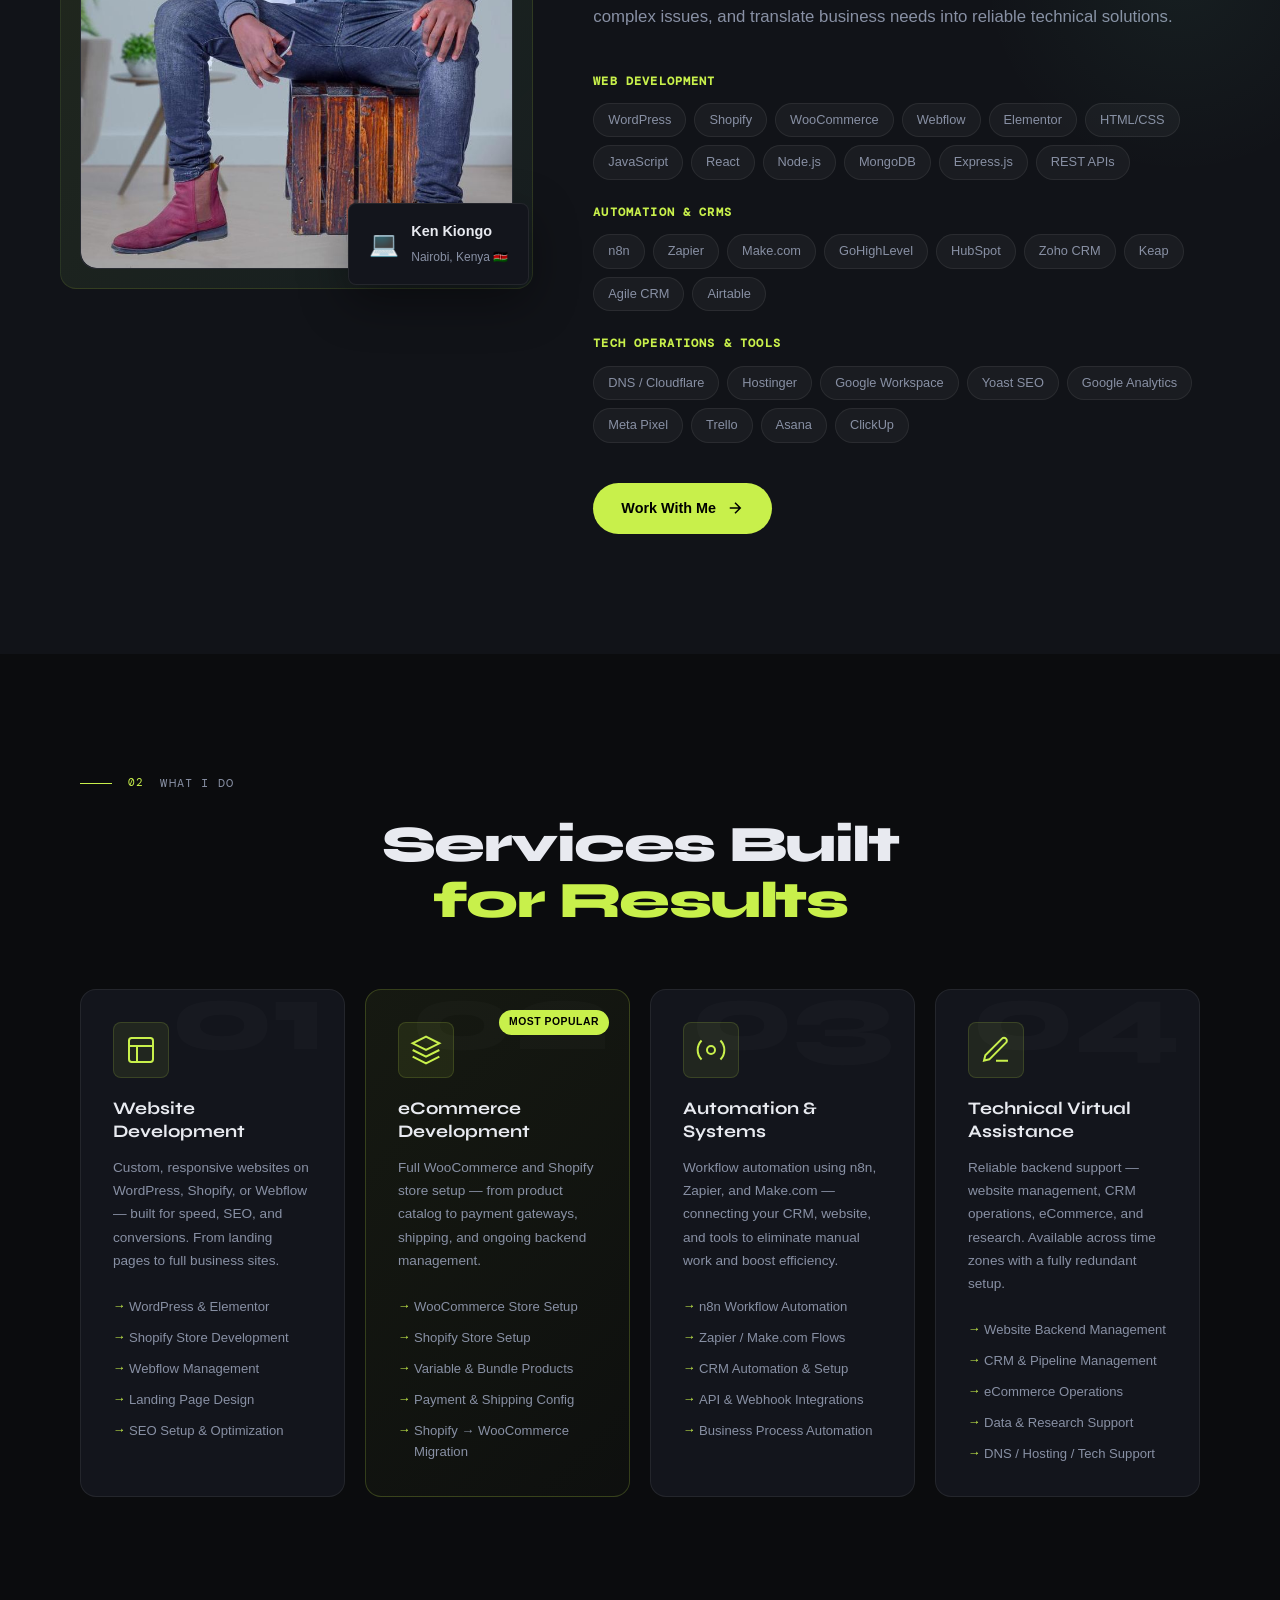
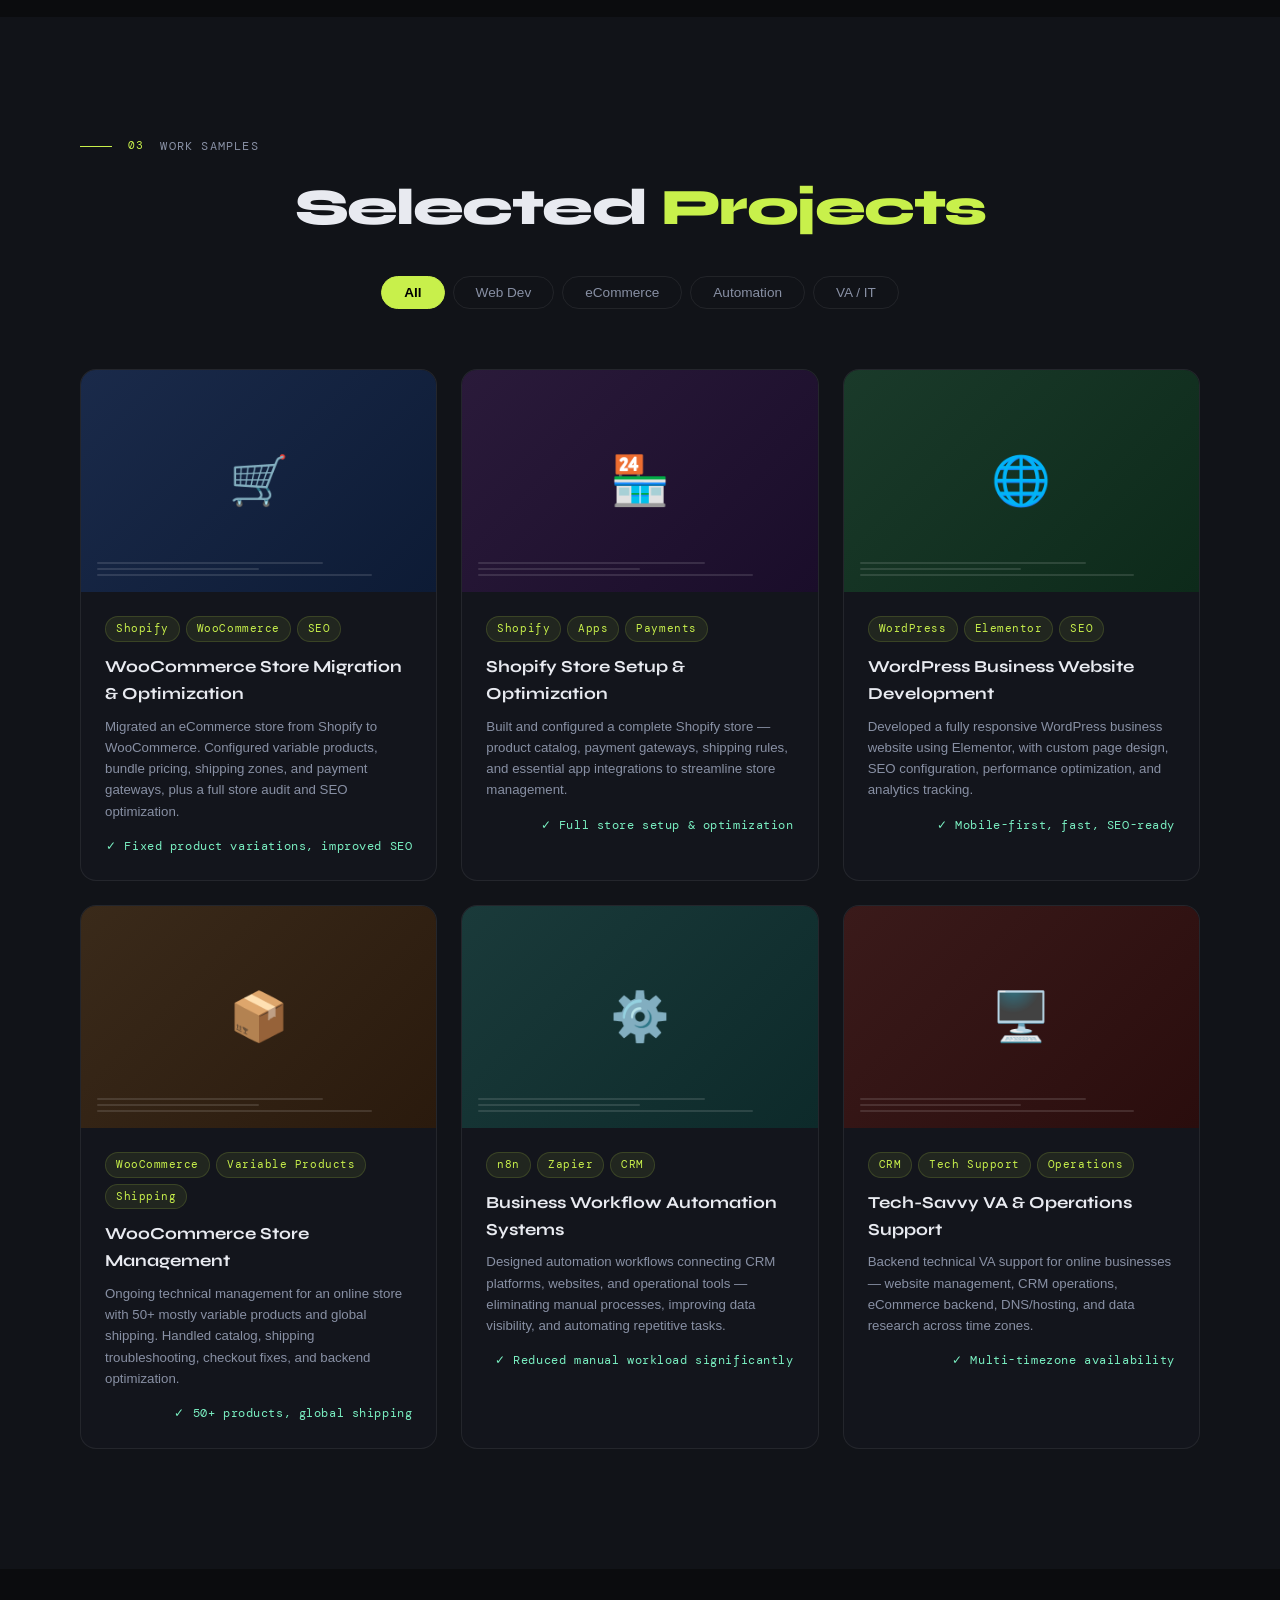
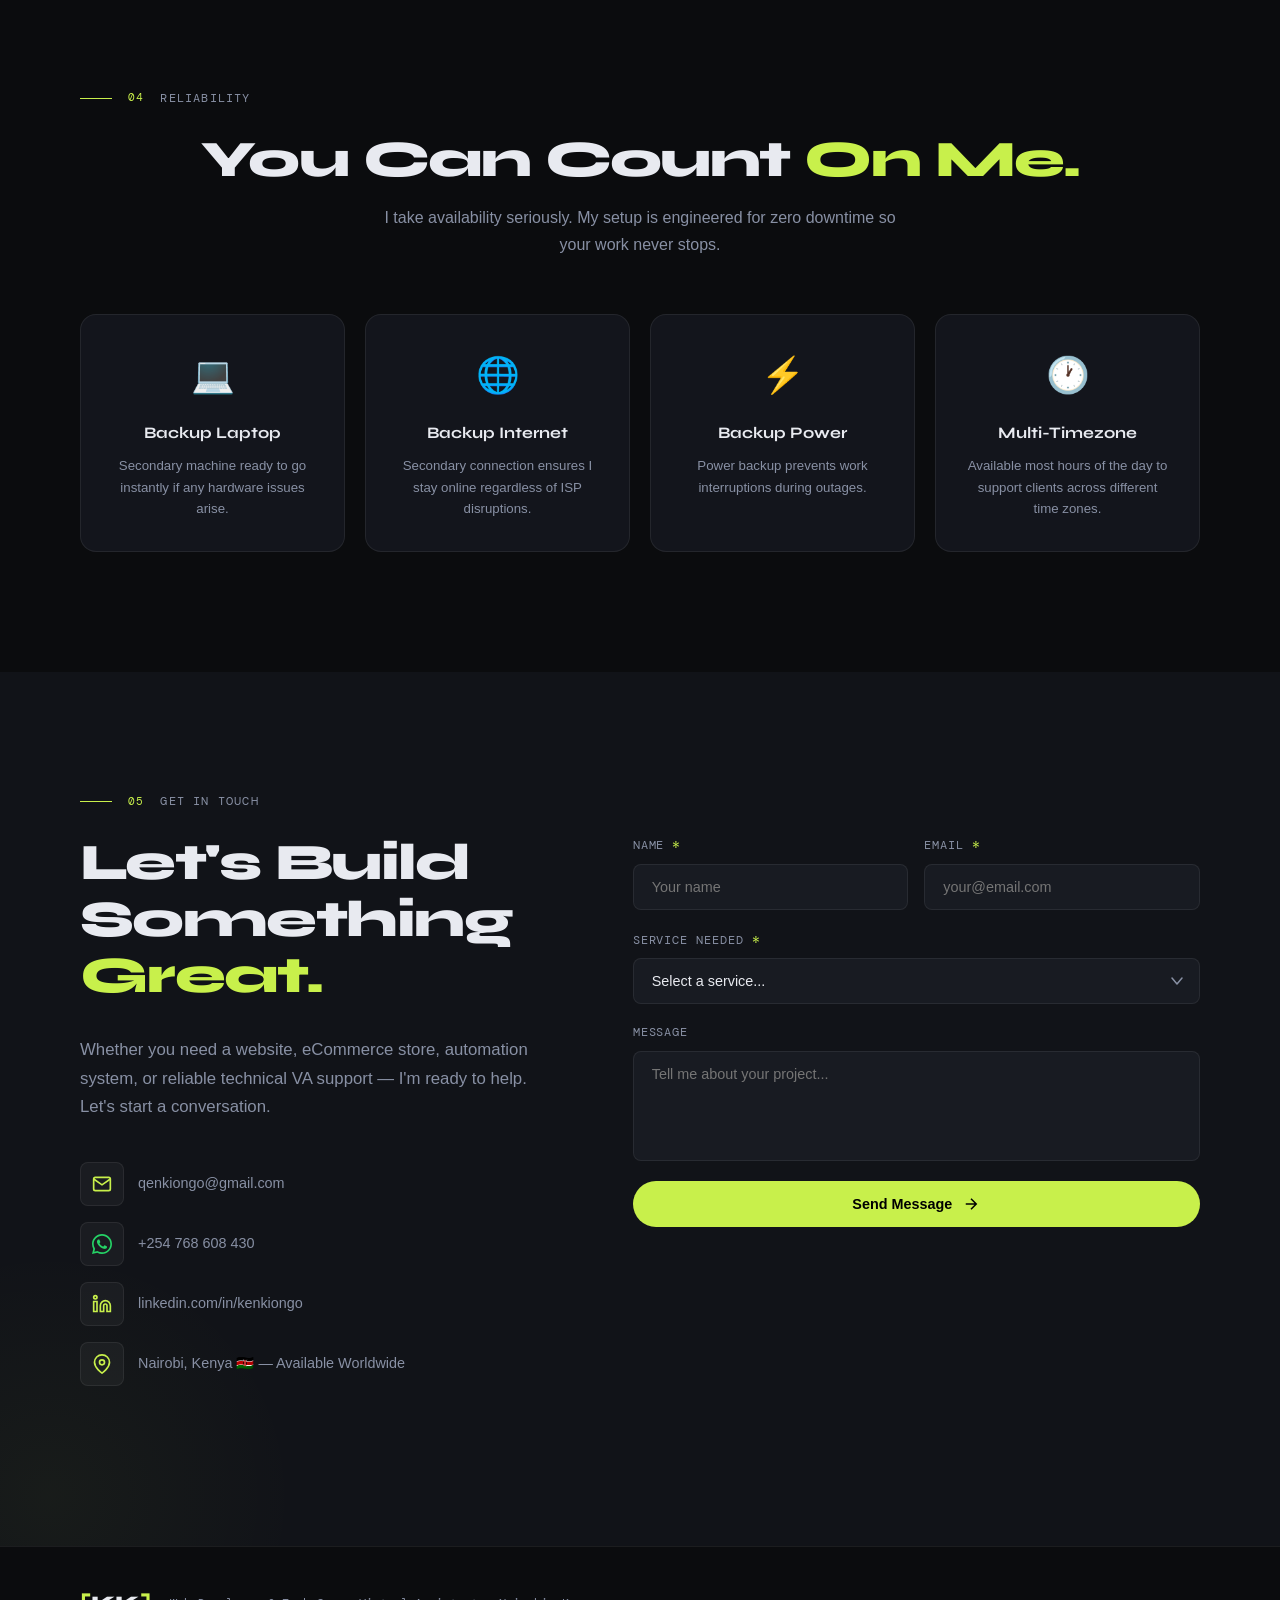
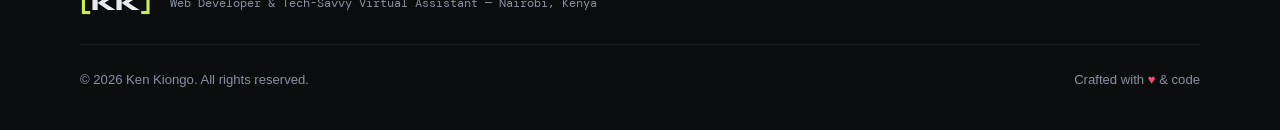
==== commit b2eaab97: "Update index.html" ====
--- a/index.html
+++ b/index.html
@@ -141,7 +141,7 @@
           <div class="about-img-wrap">
             <div class="about-img-bg"></div>
             <div class="about-img-box">
-              <img src="images/profile-placeholder.jpg" alt="Ken Kiongo" class="profile-photo" />
+              <img src="images/profile-image.jpg" alt="Ken Kiongo" class="profile-photo" />
             </div>
             <div class="about-img-tag">
               <span class="tag-icon">💻</span>
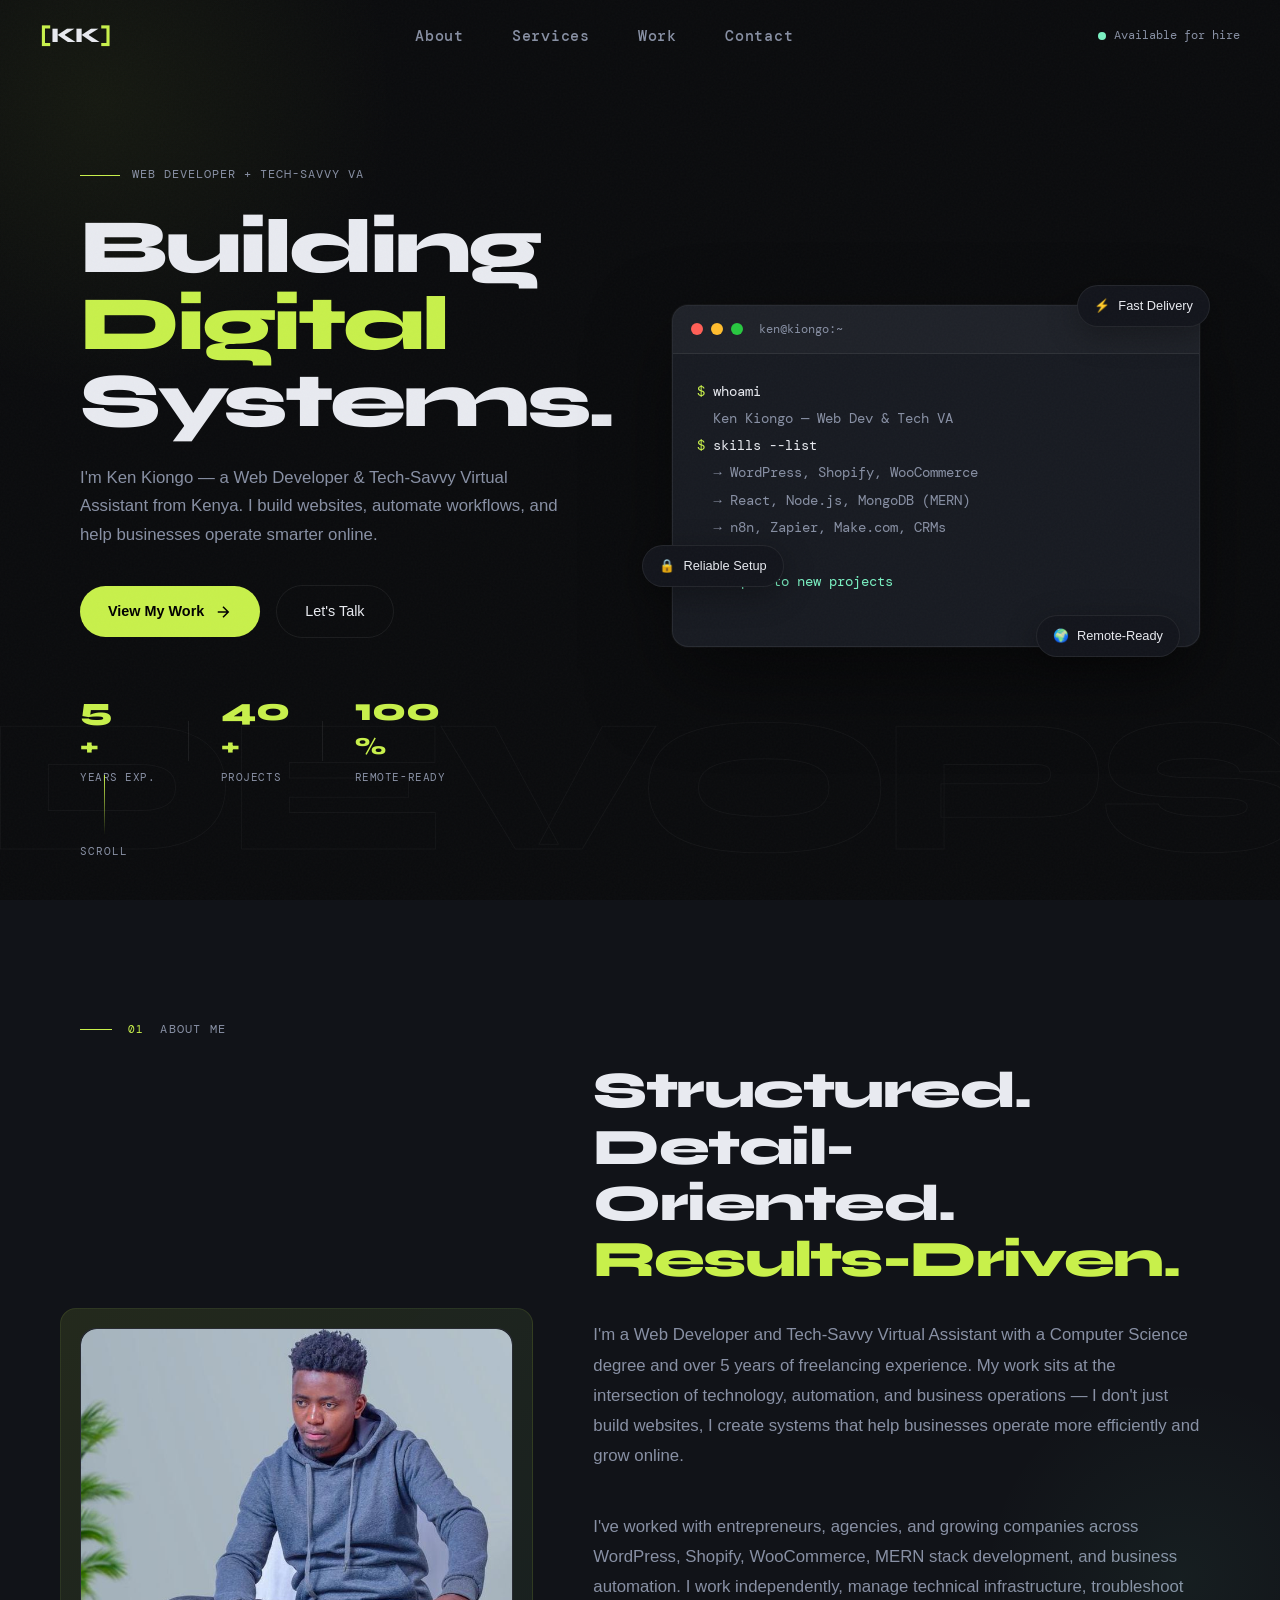
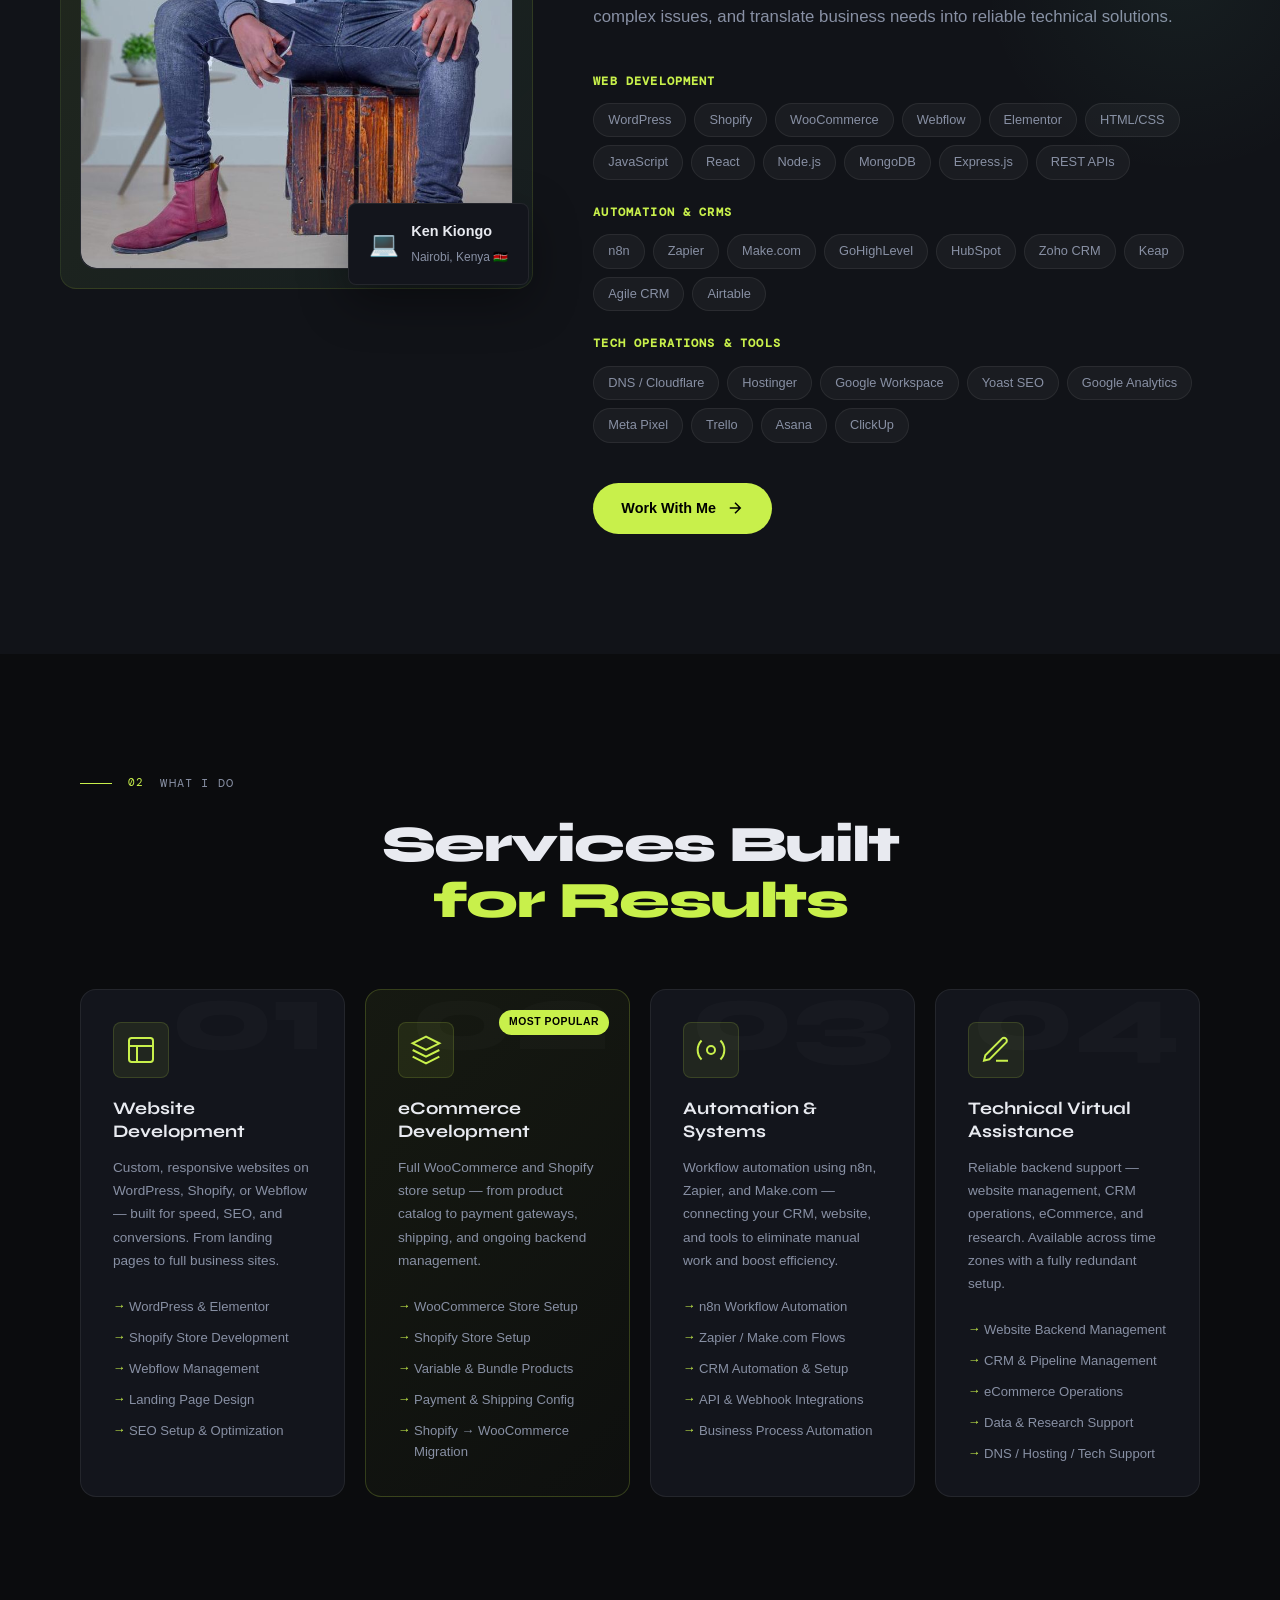
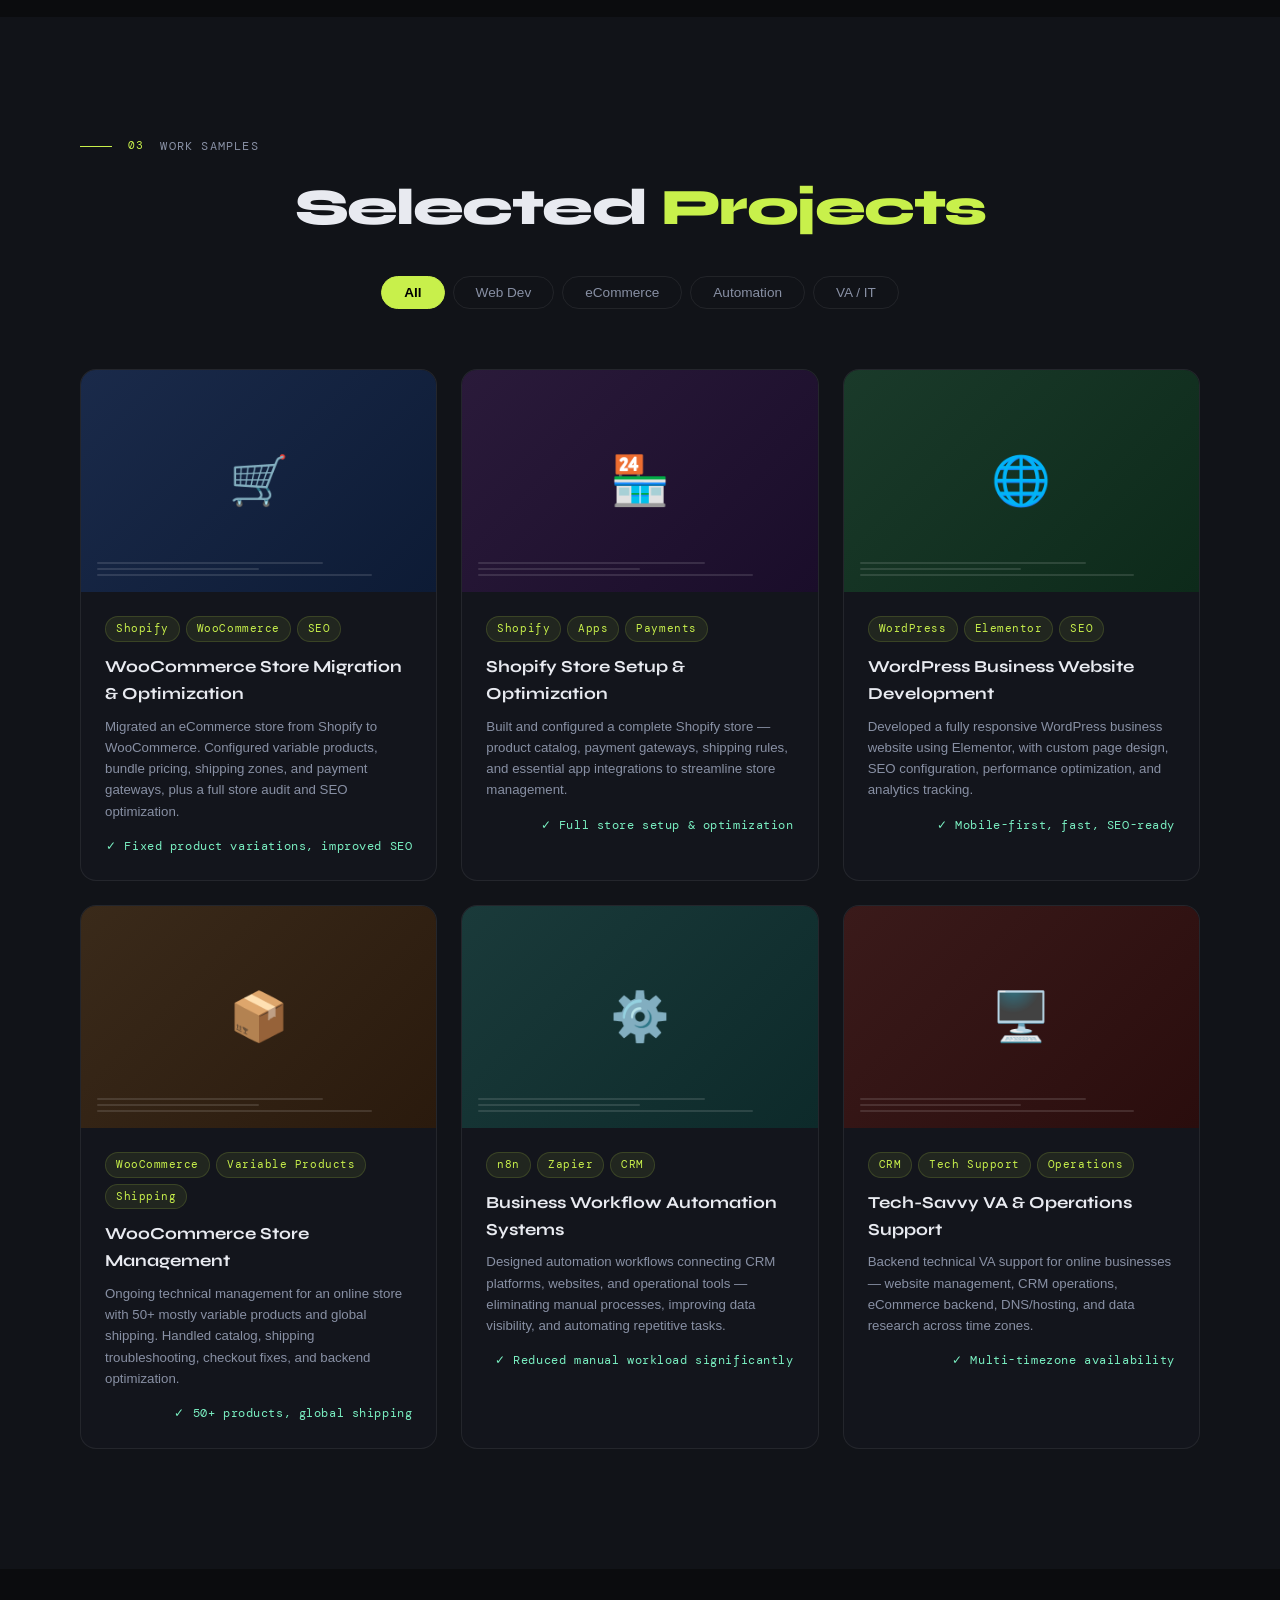
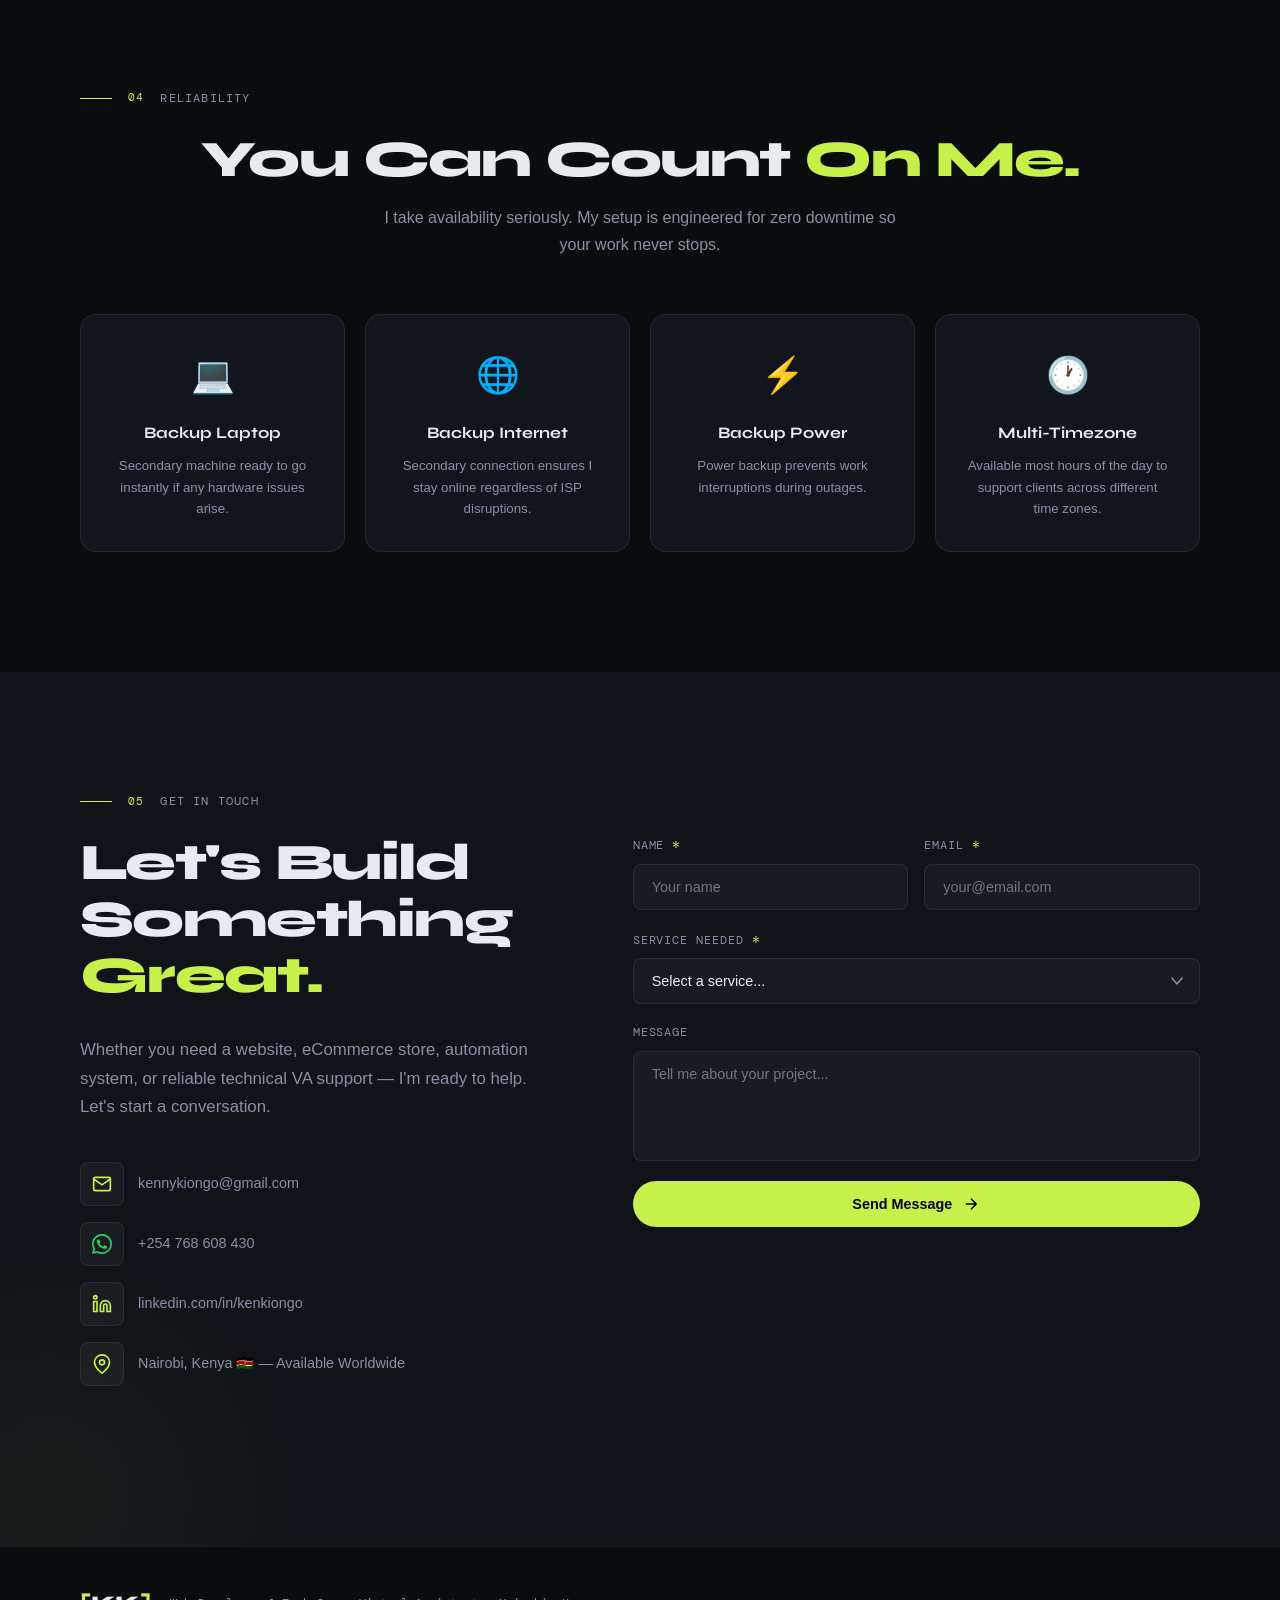
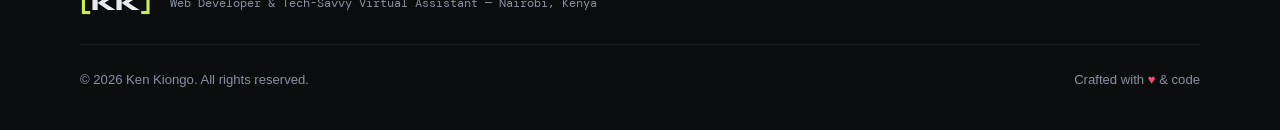
==== commit 1e3aa85e: "Update index.html" ====
--- a/index.html
+++ b/index.html
@@ -481,11 +481,11 @@
           <p>Whether you need a website, eCommerce store, automation system, or reliable technical VA support — I'm ready to help. Let's start a conversation.</p>
 
           <div class="contact-details">
-            <a href="mailto:qenkiongo@gmail.com" class="contact-item">
+            <a href="mailto:kennykiongo@gmail.com" class="contact-item">
               <div class="contact-icon">
                 <svg width="20" height="20" viewBox="0 0 24 24" fill="none" stroke="currentColor" stroke-width="2"><path d="M4 4h16c1.1 0 2 .9 2 2v12c0 1.1-.9 2-2 2H4c-1.1 0-2-.9-2-2V6c0-1.1.9-2 2-2z"/><polyline points="22,6 12,13 2,6"/></svg>
               </div>
-              <span>qenkiongo@gmail.com</span>
+              <span>kennykiongo@gmail.com</span>
             </a>
             <a href="https://wa.me/254768608430" target="_blank" class="contact-item">
               <div class="contact-icon whatsapp-icon">
